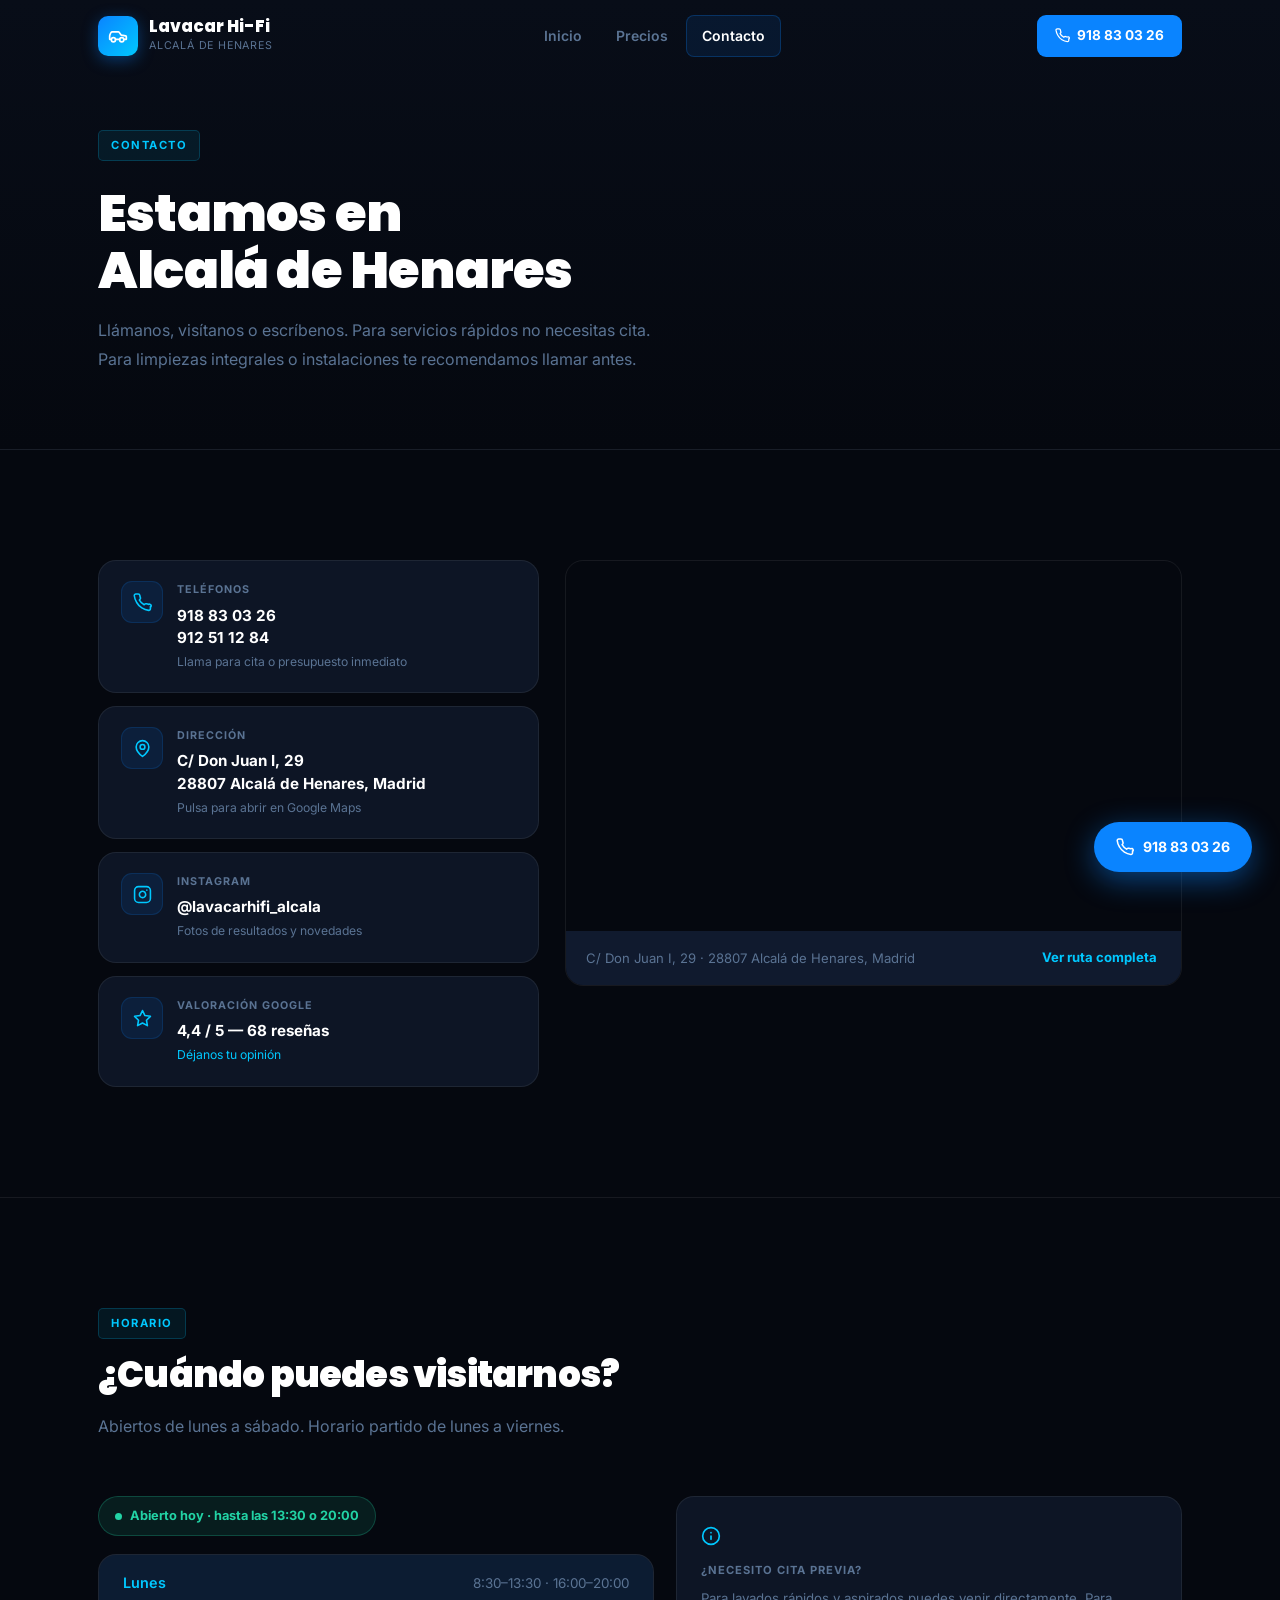
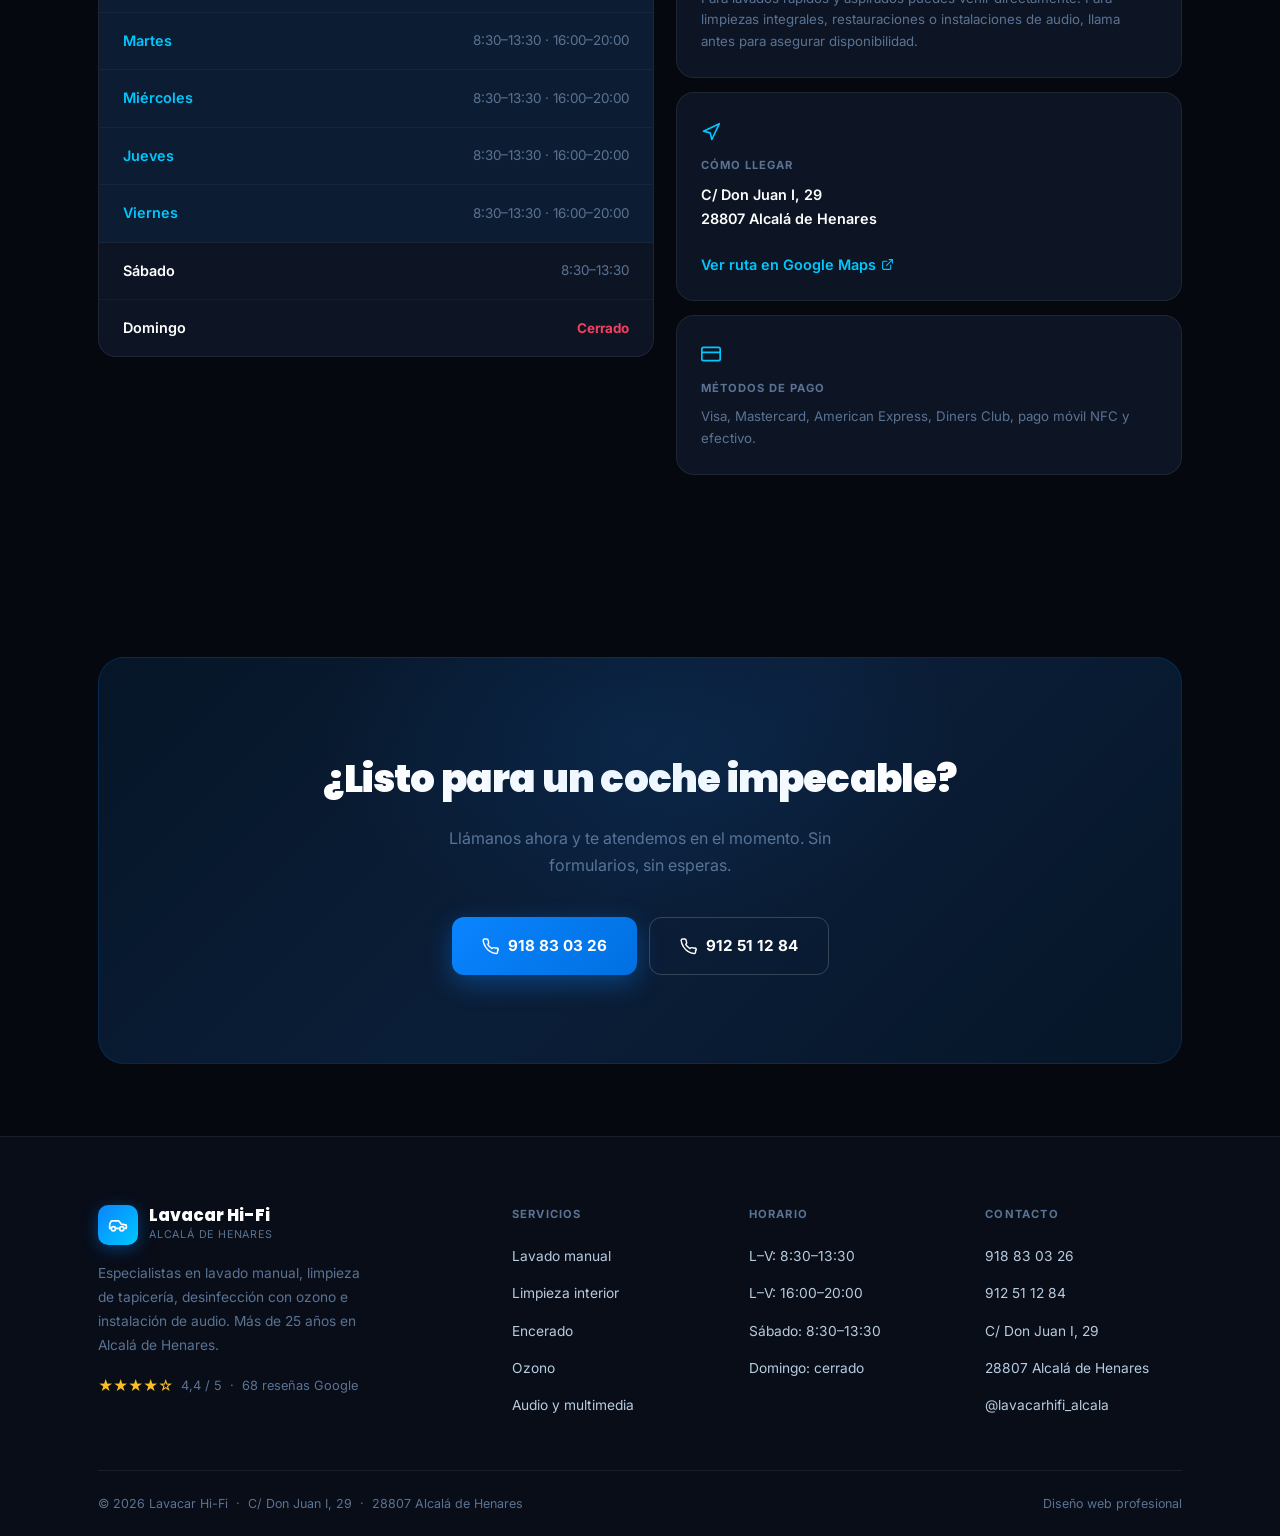
==== contacto.html @ 67d6c5c6 "Lavacar Hi-Fi — web profesional lista para presentar" ====
﻿<!DOCTYPE html>
<html lang="es">
<head>
  <meta charset="UTF-8"/>
  <meta name="viewport" content="width=device-width, initial-scale=1.0"/>
  <meta name="description" content="Contacto Lavacar Hi-Fi — C/ Don Juan I 29, Alcalá de Henares. Tel: 918 83 03 26 y 912 51 12 84. L-V 8:30-20:00, Sáb 8:30-13:30."/>
  <title>Contacto | Lavacar Hi-Fi — Alcalá de Henares</title>
  <link rel="stylesheet" href="style.css"/>
</head>
<body>
<!-- SVG sprite icons -->
<svg xmlns="http://www.w3.org/2000/svg" style="display:none" aria-hidden="true">

  <symbol id="i-car" viewBox="0 0 24 24" fill="none" stroke="currentColor" stroke-width="2" stroke-linecap="round" stroke-linejoin="round">
    <path d="M14 16H9m10 0h3v-3.15a1 1 0 0 0-.84-.99L16 11l-2.7-3.6A1 1 0 0 0 12.5 7H5.24a2 2 0 0 0-1.8 1.1l-.8 1.63A6 6 0 0 0 2 12.42V16h2"/>
    <circle cx="6.5" cy="16.5" r="2.5"/>
    <circle cx="16.5" cy="16.5" r="2.5"/>
  </symbol>

  <symbol id="i-phone" viewBox="0 0 24 24" fill="none" stroke="currentColor" stroke-width="2" stroke-linecap="round" stroke-linejoin="round">
    <path d="M22 16.92v3a2 2 0 0 1-2.18 2 19.79 19.79 0 0 1-8.63-3.07A19.5 19.5 0 0 1 4.69 12 19.8 19.8 0 0 1 1.63 3.48 2 2 0 0 1 3.6 1.32h3a2 2 0 0 1 2 1.72c.127.96.361 1.903.7 2.81a2 2 0 0 1-.45 2.11L8.09 8.91a16 16 0 0 0 6 6l.76-.76a2 2 0 0 1 2.11-.45c.907.339 1.85.573 2.81.7A2 2 0 0 1 22 17.92z"/>
  </symbol>

  <symbol id="i-hand" viewBox="0 0 24 24" fill="none" stroke="currentColor" stroke-width="2" stroke-linecap="round" stroke-linejoin="round">
    <path d="M18 11V6a2 2 0 0 0-2-2 2 2 0 0 0-2 2"/>
    <path d="M14 10V4a2 2 0 0 0-2-2 2 2 0 0 0-2 2v2"/>
    <path d="M10 10.5V6a2 2 0 0 0-2-2 2 2 0 0 0-2 2v8"/>
    <path d="M18 8a2 2 0 1 1 4 0v6a8 8 0 0 1-8 8h-2c-2.8 0-4.5-.86-5.99-2.34l-3.6-3.6a2 2 0 0 1 2.83-2.82L7 15"/>
  </symbol>

  <symbol id="i-leaf" viewBox="0 0 24 24" fill="none" stroke="currentColor" stroke-width="2" stroke-linecap="round" stroke-linejoin="round">
    <path d="M11 20A7 7 0 0 1 9.8 6.1C15.5 5 17 4.48 19 2c1 2 2 4.18 2 8 0 5.5-4.78 10-10 10z"/>
    <path d="M2 21c0-3 1.85-5.36 5.08-6C9.5 14.52 12 13 13 12"/>
  </symbol>

  <symbol id="i-shield-check" viewBox="0 0 24 24" fill="none" stroke="currentColor" stroke-width="2" stroke-linecap="round" stroke-linejoin="round">
    <path d="M12 22s8-4 8-10V5l-8-3-8 3v7c0 6 8 10 8 10z"/>
    <path d="m9 12 2 2 4-4"/>
  </symbol>

  <symbol id="i-volume-2" viewBox="0 0 24 24" fill="none" stroke="currentColor" stroke-width="2" stroke-linecap="round" stroke-linejoin="round">
    <polygon points="11 5 6 9 2 9 2 15 6 15 11 19 11 5"/>
    <path d="M15.54 8.46a5 5 0 0 1 0 7.07"/>
    <path d="M19.07 4.93a10 10 0 0 1 0 14.14"/>
  </symbol>

  <symbol id="i-credit-card" viewBox="0 0 24 24" fill="none" stroke="currentColor" stroke-width="2" stroke-linecap="round" stroke-linejoin="round">
    <rect x="1" y="4" width="22" height="16" rx="2" ry="2"/>
    <line x1="1" y1="10" x2="23" y2="10"/>
  </symbol>

  <symbol id="i-droplets" viewBox="0 0 24 24" fill="none" stroke="currentColor" stroke-width="2" stroke-linecap="round" stroke-linejoin="round">
    <path d="M7 16.3c2.2 0 4-1.83 4-4.05 0-1.16-.57-2.26-1.71-3.19S7.29 6.75 7 5.3c-.29 1.45-1.14 2.84-2.29 3.76S3 11.1 3 12.25c0 2.22 1.8 4.05 4 4.05z"/>
    <path d="M12.56 6.6A10.97 10.97 0 0 0 14 3.02c.5 2.5 2 4.9 4 6.5s3 3.5 3 5.5a6.98 6.98 0 0 1-11.91 4.97"/>
  </symbol>

  <symbol id="i-wind" viewBox="0 0 24 24" fill="none" stroke="currentColor" stroke-width="2" stroke-linecap="round" stroke-linejoin="round">
    <path d="M17.7 7.7a2.5 2.5 0 1 1 1.8 4.3H2"/>
    <path d="M9.6 4.6A2 2 0 1 1 11 8H2"/>
    <path d="M12.6 19.4A2 2 0 1 0 14 16H2"/>
  </symbol>

  <symbol id="i-sparkles" viewBox="0 0 24 24" fill="none" stroke="currentColor" stroke-width="2" stroke-linecap="round" stroke-linejoin="round">
    <path d="m12 3-1.912 5.813a2 2 0 0 1-1.275 1.275L3 12l5.813 1.912a2 2 0 0 1 1.275 1.275L12 21l1.912-5.813a2 2 0 0 1 1.275-1.275L21 12l-5.813-1.912a2 2 0 0 1-1.275-1.275L12 3Z"/>
    <path d="M5 3v4"/>
    <path d="M19 17v4"/>
    <path d="M3 5h4"/>
    <path d="M17 19h4"/>
  </symbol>

  <symbol id="i-air-vent" viewBox="0 0 24 24" fill="none" stroke="currentColor" stroke-width="2" stroke-linecap="round" stroke-linejoin="round">
    <path d="M6 12H4a2 2 0 0 1-2-2V5a2 2 0 0 1 2-2h16a2 2 0 0 1 2 2v5a2 2 0 0 1-2 2h-2"/>
    <path d="M6 8h12"/>
    <path d="M18.3 17.7a2.5 2.5 0 0 1-3.16 3.83 2.53 2.53 0 0 1-1.14-2V12"/>
    <path d="M6.6 15.6A2 2 0 1 0 10 17v-5"/>
  </symbol>

  <symbol id="i-waves" viewBox="0 0 24 24" fill="none" stroke="currentColor" stroke-width="2" stroke-linecap="round" stroke-linejoin="round">
    <path d="M2 6c.6.5 1.2 1 2.5 1C7 7 7 5 9.5 5c2.6 0 2.4 2 5 2 2.5 0 2.5-2 5-2 1.3 0 1.9.5 2.5 1"/>
    <path d="M2 12c.6.5 1.2 1 2.5 1 2.5 0 2.5-2 5-2 2.6 0 2.4 2 5 2 2.5 0 2.5-2 5-2 1.3 0 1.9.5 2.5 1"/>
    <path d="M2 18c.6.5 1.2 1 2.5 1 2.5 0 2.5-2 5-2 2.6 0 2.4 2 5 2 2.5 0 2.5-2 5-2 1.3 0 1.9.5 2.5 1"/>
  </symbol>

  <symbol id="i-zap" viewBox="0 0 24 24" fill="none" stroke="currentColor" stroke-width="2" stroke-linecap="round" stroke-linejoin="round">
    <polygon points="13 2 3 14 12 14 11 22 21 10 12 10 13 2"/>
  </symbol>

  <symbol id="i-instagram" viewBox="0 0 24 24" fill="none" stroke="currentColor" stroke-width="2" stroke-linecap="round" stroke-linejoin="round">
    <rect x="2" y="2" width="20" height="20" rx="5" ry="5"/>
    <path d="M16 11.37A4 4 0 1 1 12.63 8 4 4 0 0 1 16 11.37z"/>
    <line x1="17.5" y1="6.5" x2="17.51" y2="6.5"/>
  </symbol>

  <symbol id="i-arrow-right" viewBox="0 0 24 24" fill="none" stroke="currentColor" stroke-width="2" stroke-linecap="round" stroke-linejoin="round">
    <line x1="5" y1="12" x2="19" y2="12"/>
    <polyline points="12 5 19 12 12 19"/>
  </symbol>

  <symbol id="i-award" viewBox="0 0 24 24" fill="none" stroke="currentColor" stroke-width="2" stroke-linecap="round" stroke-linejoin="round">
    <circle cx="12" cy="8" r="6"/>
    <path d="M15.477 12.89 17 22l-5-3-5 3 1.523-9.11"/>
  </symbol>

  <symbol id="i-smartphone" viewBox="0 0 24 24" fill="none" stroke="currentColor" stroke-width="2" stroke-linecap="round" stroke-linejoin="round">
    <rect x="5" y="2" width="14" height="20" rx="2" ry="2"/>
    <line x1="12" y1="18" x2="12.01" y2="18"/>
  </symbol>

  <symbol id="i-map-pin" viewBox="0 0 24 24" fill="none" stroke="currentColor" stroke-width="2" stroke-linecap="round" stroke-linejoin="round">
    <path d="M20 10c0 6-8 12-8 12s-8-6-8-12a8 8 0 0 1 16 0Z"/>
    <circle cx="12" cy="10" r="3"/>
  </symbol>

  <symbol id="i-star" viewBox="0 0 24 24" fill="none" stroke="currentColor" stroke-width="2" stroke-linecap="round" stroke-linejoin="round">
    <polygon points="12 2 15.09 8.26 22 9.27 17 14.14 18.18 21.02 12 17.77 5.82 21.02 7 14.14 2 9.27 8.91 8.26 12 2"/>
  </symbol>

  <symbol id="i-external-link" viewBox="0 0 24 24" fill="none" stroke="currentColor" stroke-width="2" stroke-linecap="round" stroke-linejoin="round">
    <path d="M18 13v6a2 2 0 0 1-2 2H5a2 2 0 0 1-2-2V8a2 2 0 0 1 2-2h6"/>
    <polyline points="15 3 21 3 21 9"/>
    <line x1="10" y1="14" x2="21" y2="3"/>
  </symbol>

  <symbol id="i-info" viewBox="0 0 24 24" fill="none" stroke="currentColor" stroke-width="2" stroke-linecap="round" stroke-linejoin="round">
    <circle cx="12" cy="12" r="10"/>
    <line x1="12" y1="16" x2="12" y2="12"/>
    <line x1="12" y1="8" x2="12.01" y2="8"/>
  </symbol>

  <symbol id="i-navigation" viewBox="0 0 24 24" fill="none" stroke="currentColor" stroke-width="2" stroke-linecap="round" stroke-linejoin="round">
    <polygon points="3 11 22 2 13 21 11 13 3 11"/>
  </symbol>

</svg>


<a href="tel:918830326" class="float-btn" aria-label="Llamar ahora">
  <span class="icon"><svg class="icon" width="18" height="18"><use href="#i-phone"></use></svg></span>
  <span class="float-btn-text">918 83 03 26</span>
</a>

<header id="header">
  <div class="container">
    <div class="header-inner">
      <a href="index.html" class="logo">
        <div class="logo-mark"><svg class="icon" width="20" height="20"><use href="#i-car"></use></svg></div>
        <div>
          <div class="logo-name">Lavacar Hi-Fi</div>
          <div class="logo-sub">Alcalá de Henares</div>
        </div>
      </a>
      <nav class="nav-links">
        <a href="index.html">Inicio</a>
        <a href="precios.html">Precios</a>
        <a href="contacto.html" class="active">Contacto</a>
      </nav>
      <div class="nav-cta">
        <a href="tel:918830326" class="btn-nav-call">
          <svg class="icon" width="15" height="15"><use href="#i-phone"></use></svg>
          918 83 03 26
        </a>
        <button class="hamburger" aria-label="Abrir menú">
          <span></span><span></span><span></span>
        </button>
      </div>
    </div>
  </div>
</header>

<nav class="mobile-nav" aria-hidden="true">
  <a href="index.html">Inicio</a>
  <a href="precios.html">Precios</a>
  <a href="contacto.html">Contacto</a>
  <a href="tel:918830326" class="mobile-nav-call">918 83 03 26</a>
</nav>

<!-- PAGE HERO -->
<div class="page-hero-inner">
  <div class="container">
    <div class="reveal">
      <span class="sec-tag">Contacto</span>
      <h1 class="sec-title" style="font-size:clamp(2.2rem,4vw,3.2rem); margin-top:8px;">Estamos en<br/>Alcalá de Henares</h1>
      <p class="sec-sub" style="margin-top:14px;">Llámanos, visítanos o escríbenos. Para servicios rápidos no necesitas cita. Para limpiezas integrales o instalaciones te recomendamos llamar antes.</p>
    </div>
  </div>
</div>

<!-- CONTACTO PRINCIPAL -->
<section class="section">
  <div class="container">
    <div class="contact-layout">
      <div class="contact-cards">
        <div class="cc-card reveal d1">
          <div class="cc-icon-wrap"><svg class="icon" width="19" height="19"><use href="#i-phone"></use></svg></div>
          <div>
            <div class="cc-lbl">Teléfonos</div>
            <div class="cc-val">
              <a href="tel:918830326">918 83 03 26</a><br/>
              <a href="tel:912511284">912 51 12 84</a>
            </div>
            <div class="cc-note">Llama para cita o presupuesto inmediato</div>
          </div>
        </div>
        <div class="cc-card reveal d2">
          <div class="cc-icon-wrap"><svg class="icon" width="19" height="19"><use href="#i-map-pin"></use></svg></div>
          <div>
            <div class="cc-lbl">Dirección</div>
            <div class="cc-val">
              <a href="https://maps.google.com/?q=Calle+Don+Juan+I,+29,+28807+Alcalá+de+Henares" target="_blank" rel="noopener">
                C/ Don Juan I, 29<br/>28807 Alcalá de Henares, Madrid
              </a>
            </div>
            <div class="cc-note">Pulsa para abrir en Google Maps</div>
          </div>
        </div>
        <div class="cc-card reveal d3">
          <div class="cc-icon-wrap"><svg class="icon" width="19" height="19"><use href="#i-instagram"></use></svg></div>
          <div>
            <div class="cc-lbl">Instagram</div>
            <div class="cc-val">
              <a href="https://www.instagram.com/lavacarhifi_alcala/" target="_blank" rel="noopener">@lavacarhifi_alcala</a>
            </div>
            <div class="cc-note">Fotos de resultados y novedades</div>
          </div>
        </div>
        <div class="cc-card reveal d4">
          <div class="cc-icon-wrap"><svg class="icon" width="19" height="19"><use href="#i-star"></use></svg></div>
          <div>
            <div class="cc-lbl">Valoración Google</div>
            <div class="cc-val">4,4 / 5 — 68 reseñas</div>
            <div class="cc-note">
              <a href="https://maps.google.com/?q=Lavacar+Hi-Fi+Alcalá+de+Henares" target="_blank" rel="noopener" style="color:var(--cyan)">
                Déjanos tu opinión
                <i data-lucide="arrow-right" width="13" height="13" style="vertical-align:middle; margin-left:3px;"></i>
              </a>
            </div>
          </div>
        </div>
      </div>

      <div class="map-box reveal">
        <iframe
          src="https://www.google.com/maps/embed?pb=!1m18!1m12!1m3!1d3034.2!2d-3.3701!3d40.4845!2m3!1f0!2f0!3f0!3m2!1i1024!2i768!4f13.1!3m3!1m2!1s0x0%3A0x0!2zNDDCsDI5JzA0LjIiTiAzwrAyMicxMi40Ilc!5e0!3m2!1ses!2ses!4v1"
          title="Ubicación Lavacar Hi-Fi Alcalá de Henares"
          allowfullscreen="" loading="lazy"
          referrerpolicy="no-referrer-when-downgrade">
        </iframe>
        <div class="map-foot">
          <p>C/ Don Juan I, 29 · 28807 Alcalá de Henares, Madrid</p>
          <a href="https://maps.google.com/?q=Calle+Don+Juan+I,+29,+28807+Alcalá+de+Henares" target="_blank" rel="noopener">
            Ver ruta completa
            <i data-lucide="external-link" width="12" height="12" style="vertical-align:middle; margin-left:4px;"></i>
          </a>
        </div>
      </div>
    </div>
  </div>
</section>

<div class="divider"></div>

<!-- HORARIO -->
<section class="section">
  <div class="container">
    <div class="sec-head reveal">
      <span class="sec-tag">Horario</span>
      <h2 class="sec-title">¿Cuándo puedes visitarnos?</h2>
      <p class="sec-sub">Abiertos de lunes a sábado. Horario partido de lunes a viernes.</p>
    </div>
    <div class="hours-layout">
      <div>
        <div class="open-status reveal">
          <span class="pulse-dot"></span>
          Abierto hoy · hasta las 13:30 o 20:00
        </div>
        <div class="hours-table reveal">
          <div class="ht-row highlight"><span class="day">Lunes</span><span class="time">8:30–13:30 · 16:00–20:00</span></div>
          <div class="ht-row highlight"><span class="day">Martes</span><span class="time">8:30–13:30 · 16:00–20:00</span></div>
          <div class="ht-row highlight"><span class="day">Miércoles</span><span class="time">8:30–13:30 · 16:00–20:00</span></div>
          <div class="ht-row highlight"><span class="day">Jueves</span><span class="time">8:30–13:30 · 16:00–20:00</span></div>
          <div class="ht-row highlight"><span class="day">Viernes</span><span class="time">8:30–13:30 · 16:00–20:00</span></div>
          <div class="ht-row"><span class="day">Sábado</span><span class="time">8:30–13:30</span></div>
          <div class="ht-row"><span class="day">Domingo</span><span class="time closed">Cerrado</span></div>
        </div>
      </div>

      <div class="hours-info">
        <div class="hi-card reveal d1">
          <div class="hi-card-icon"><svg class="icon" width="20" height="20"><use href="#i-info"></use></svg></div>
          <h4>¿Necesito cita previa?</h4>
          <div class="val-note">Para lavados rápidos y aspirados puedes venir directamente. Para limpiezas integrales, restauraciones o instalaciones de audio, llama antes para asegurar disponibilidad.</div>
        </div>
        <div class="hi-card reveal d2">
          <div class="hi-card-icon"><svg class="icon" width="20" height="20"><use href="#i-navigation"></use></svg></div>
          <h4>Cómo llegar</h4>
          <div class="val">
            C/ Don Juan I, 29<br/>
            28807 Alcalá de Henares<br/><br/>
            <a href="https://maps.google.com/?q=Calle+Don+Juan+I,+29,+28807+Alcalá+de+Henares" target="_blank" rel="noopener" style="color:var(--cyan); display:inline-flex; align-items:center; gap:5px;">
              Ver ruta en Google Maps
              <svg class="icon" width="13" height="13"><use href="#i-external-link"></use></svg>
            </a>
          </div>
        </div>
        <div class="hi-card reveal d3">
          <div class="hi-card-icon"><svg class="icon" width="20" height="20"><use href="#i-credit-card"></use></svg></div>
          <h4>Métodos de pago</h4>
          <div class="val-note">Visa, Mastercard, American Express, Diners Club, pago móvil NFC y efectivo.</div>
        </div>
      </div>
    </div>
  </div>
</section>

<!-- CTA -->
<section class="section-sm">
  <div class="container">
    <div class="cta-sec reveal">
      <h2>¿Listo para un coche impecable?</h2>
      <p>Llámanos ahora y te atendemos en el momento. Sin formularios, sin esperas.</p>
      <div class="cta-btns">
        <a href="tel:918830326" class="btn btn-primary">
          <svg class="icon" width="17" height="17"><use href="#i-phone"></use></svg>
          918 83 03 26
        </a>
        <a href="tel:912511284" class="btn btn-outline">
          <svg class="icon" width="17" height="17"><use href="#i-phone"></use></svg>
          912 51 12 84
        </a>
      </div>
    </div>
  </div>
</section>

<footer class="site-footer">
  <div class="container">
    <div class="footer-grid">
      <div class="footer-brand">
        <a href="index.html" class="logo">
          <div class="logo-mark"><svg class="icon" width="20" height="20"><use href="#i-car"></use></svg></div>
          <div><div class="logo-name">Lavacar Hi-Fi</div><div class="logo-sub">Alcalá de Henares</div></div>
        </a>
        <p>Especialistas en lavado manual, limpieza de tapicería, desinfección con ozono e instalación de audio. Más de 25 años en Alcalá de Henares.</p>
        <div class="footer-rating"><span class="footer-stars">★★★★☆</span><span>4,4 / 5 &nbsp;·&nbsp; 68 reseñas Google</span></div>
      </div>
      <div class="footer-col">
        <h4>Servicios</h4>
        <ul>
          <li><a href="precios.html">Lavado manual</a></li>
          <li><a href="precios.html">Limpieza interior</a></li>
          <li><a href="precios.html">Encerado</a></li>
          <li><a href="precios.html">Ozono</a></li>
          <li><a href="precios.html">Audio y multimedia</a></li>
        </ul>
      </div>
      <div class="footer-col">
        <h4>Horario</h4>
        <ul>
          <li><a href="contacto.html">L–V: 8:30–13:30</a></li>
          <li><a href="contacto.html">L–V: 16:00–20:00</a></li>
          <li><a href="contacto.html">Sábado: 8:30–13:30</a></li>
          <li><a href="contacto.html">Domingo: cerrado</a></li>
        </ul>
      </div>
      <div class="footer-col">
        <h4>Contacto</h4>
        <ul>
          <li><a href="tel:918830326">918 83 03 26</a></li>
          <li><a href="tel:912511284">912 51 12 84</a></li>
          <li><a href="contacto.html">C/ Don Juan I, 29</a></li>
          <li><a href="contacto.html">28807 Alcalá de Henares</a></li>
          <li><a href="https://instagram.com/lavacarhifi_alcala" target="_blank" rel="noopener">@lavacarhifi_alcala</a></li>
        </ul>
      </div>
    </div>
    <div class="footer-bottom">
      <p>© 2026 Lavacar Hi-Fi &nbsp;·&nbsp; C/ Don Juan I, 29 &nbsp;·&nbsp; 28807 Alcalá de Henares</p>
      <p>Diseño web profesional</p>
    </div>
  </div>
</footer>


<script src="script.js"></script>
</body>
</html>
---- style.css ----
/* ═══════════════════════════════════════════════
   LAVACAR HI-FI — CSS v4.0
   ═══════════════════════════════════════════════ */

@import url('https://fonts.googleapis.com/css2?family=Inter:wght@400;500;600;700;800&family=Poppins:wght@700;800;900&display=swap');

/* ── Variables ── */
:root {
  --bg:      #05080f;
  --bg2:     #080d18;
  --bg3:     #0b1220;
  --card:    #0d1525;
  --card2:   #101a2e;
  --border:  rgba(255,255,255,0.07);
  --border2: rgba(10,132,255,0.22);
  --blue:    #0a84ff;
  --blue2:   #005ecb;
  --cyan:    #00c8ff;
  --gold:    #fbbf24;
  --green:   #22d3a5;
  --red:     #f43f5e;
  --white:   #ffffff;
  --text:    #b8cce0;
  --muted:   #5a7393;
  --r:       12px;
  --r2:      18px;
  --r3:      26px;
}

/* ── Reset ── */
*, *::before, *::after { margin:0; padding:0; box-sizing:border-box; }
html { scroll-behavior:smooth; font-size:16px; }
body {
  font-family:'Inter', system-ui, sans-serif;
  background:var(--bg);
  color:var(--text);
  line-height:1.7;
  -webkit-font-smoothing:antialiased;
  overflow-x:hidden;
}
img { display:block; max-width:100%; }
a   { text-decoration:none; color:inherit; }
ul  { list-style:none; }

/* ── Iconos SVG ── */
.icon {
  display:inline-flex;
  align-items:center;
  justify-content:center;
  flex-shrink:0;
}
svg.icon {
  display:inline-block;
  vertical-align:middle;
  flex-shrink:0;
}

/* ── Utilidades ── */
.container { max-width:1140px; margin:0 auto; padding:0 28px; }
.section    { padding:110px 0; }
.section-sm { padding:72px 0; }

/* ════════════════════════════════════════
   HEADER
════════════════════════════════════════ */
#header {
  position:fixed;
  top:0; left:0; right:0;
  z-index:900;
  transition:background 0.4s, box-shadow 0.4s;
}
#header.scrolled {
  background:rgba(5,8,15,0.96);
  backdrop-filter:blur(20px);
  -webkit-backdrop-filter:blur(20px);
  box-shadow:0 1px 0 var(--border);
}
.header-inner {
  display:flex;
  align-items:center;
  justify-content:space-between;
  height:72px;
  gap:16px;
}

/* Logo */
.logo {
  display:flex;
  align-items:center;
  gap:11px;
  flex-shrink:0;
}
.logo-mark {
  width:40px; height:40px;
  background:linear-gradient(135deg, var(--blue), var(--cyan));
  border-radius:10px;
  display:flex; align-items:center; justify-content:center;
  color:#fff;
  box-shadow:0 4px 16px rgba(10,132,255,0.38);
  flex-shrink:0;
}
.logo-name {
  font-family:'Poppins', sans-serif;
  font-weight:800;
  font-size:1.05rem;
  color:var(--white);
  line-height:1.15;
}
.logo-sub {
  font-size:0.67rem;
  color:var(--muted);
  text-transform:uppercase;
  letter-spacing:0.8px;
}

/* Nav */
.nav-links {
  display:flex;
  gap:2px;
  align-items:center;
}
.nav-links a {
  font-size:0.875rem;
  font-weight:600;
  color:var(--muted);
  padding:8px 15px;
  border-radius:8px;
  border:1px solid transparent;
  transition:all 0.2s;
}
.nav-links a:hover,
.nav-links a.active {
  color:var(--white);
  background:rgba(10,132,255,0.1);
  border-color:rgba(10,132,255,0.25);
}

.nav-cta {
  display:flex;
  align-items:center;
  gap:10px;
}

.btn-nav-call {
  display:inline-flex;
  align-items:center;
  gap:7px;
  background:var(--blue);
  color:var(--white);
  font-weight:700;
  font-size:0.85rem;
  padding:9px 18px;
  border-radius:9px;
  transition:background 0.2s, transform 0.15s;
  white-space:nowrap;
}
.btn-nav-call:hover { background:var(--blue2); transform:translateY(-1px); }

/* Hamburger */
.hamburger {
  display:none;
  flex-direction:column;
  gap:5px;
  cursor:pointer;
  padding:6px;
  background:none;
  border:none;
}
.hamburger span {
  display:block;
  width:24px; height:2px;
  background:var(--white);
  border-radius:2px;
  transition:all 0.3s;
}
.hamburger.open span:nth-child(1) { transform:translateY(7px) rotate(45deg); }
.hamburger.open span:nth-child(2) { opacity:0; transform:scaleX(0); }
.hamburger.open span:nth-child(3) { transform:translateY(-7px) rotate(-45deg); }

/* Mobile nav overlay */
.mobile-nav {
  position:fixed;
  top:72px; left:0; right:0; bottom:0;
  background:rgba(5,8,15,0.98);
  backdrop-filter:blur(20px);
  -webkit-backdrop-filter:blur(20px);
  z-index:800;
  display:flex;
  flex-direction:column;
  align-items:center;
  justify-content:center;
  gap:8px;
  opacity:0;
  pointer-events:none;
  transform:translateY(-8px);
  transition:opacity 0.28s, transform 0.28s;
}
.mobile-nav.open {
  opacity:1;
  pointer-events:all;
  transform:translateY(0);
}
.mobile-nav a {
  font-family:'Poppins', sans-serif;
  font-size:1.8rem;
  font-weight:800;
  color:var(--white);
  padding:12px 28px;
  border-radius:12px;
  transition:color 0.2s, background 0.2s;
  width:100%;
  text-align:center;
}
.mobile-nav a:hover { color:var(--cyan); background:rgba(10,132,255,0.07); }
.mobile-nav .mobile-nav-call {
  font-size:1.1rem;
  color:var(--cyan);
  border:1.5px solid rgba(10,132,255,0.3);
  margin-top:20px;
  width:auto;
  padding:14px 36px;
}

/* ════════════════════════════════════════
   BOTÓN FLOTANTE
════════════════════════════════════════ */
.float-btn {
  position:fixed;
  bottom:28px; right:28px;
  z-index:700;
  display:flex;
  align-items:center;
  gap:9px;
  background:var(--blue);
  color:var(--white);
  font-weight:700;
  font-size:0.88rem;
  padding:13px 22px;
  border-radius:50px;
  box-shadow:0 8px 30px rgba(10,132,255,0.48);
  transition:all 0.25s;
  animation:slideUp 0.5s 0.8s both;
}
.float-btn:hover { transform:translateY(-3px); box-shadow:0 14px 38px rgba(10,132,255,0.58); }
@keyframes slideUp {
  from { opacity:0; transform:translateY(16px); }
  to   { opacity:1; transform:translateY(0); }
}

/* ════════════════════════════════════════
   BOTONES GENÉRICOS
════════════════════════════════════════ */
.btn {
  display:inline-flex;
  align-items:center;
  gap:9px;
  font-family:'Inter', sans-serif;
  font-weight:700;
  font-size:0.95rem;
  padding:15px 30px;
  border-radius:12px;
  transition:all 0.22s;
  cursor:pointer;
  border:none;
  white-space:nowrap;
}
.btn-primary {
  background:linear-gradient(135deg, var(--blue), #0070e0);
  color:var(--white);
  box-shadow:0 8px 26px rgba(10,132,255,0.36);
}
.btn-primary:hover { transform:translateY(-3px); box-shadow:0 14px 34px rgba(10,132,255,0.48); }

.btn-outline {
  background:transparent;
  color:var(--white);
  border:1.5px solid rgba(255,255,255,0.18);
}
.btn-outline:hover { background:rgba(255,255,255,0.06); border-color:rgba(255,255,255,0.36); transform:translateY(-2px); }

.btn-sm { padding:10px 22px; font-size:0.875rem; border-radius:10px; }

/* ════════════════════════════════════════
   HERO
════════════════════════════════════════ */
.hero {
  position:relative;
  min-height:100vh;
  display:flex;
  align-items:center;
  overflow:hidden;
}
.hero-bg {
  position:absolute;
  inset:0;
  background-image:url('https://images.unsplash.com/photo-1607860108855-64acf2078ed9?w=1920&q=90');
  background-size:cover;
  background-position:center;
  filter:brightness(0.2) saturate(1.1);
  transform:scale(1.06);
  transition:transform 9s ease;
}
.hero-bg.loaded { transform:scale(1); }
.hero-overlay {
  position:absolute; inset:0;
  background:
    radial-gradient(ellipse 70% 60% at 15% 55%, rgba(10,132,255,0.07), transparent),
    linear-gradient(155deg, rgba(5,8,15,0.92) 0%, rgba(5,8,15,0.48) 60%, rgba(5,8,15,0.88) 100%);
}
.hero-grid-lines {
  position:absolute; inset:0;
  background-image:
    linear-gradient(rgba(10,132,255,0.035) 1px, transparent 1px),
    linear-gradient(90deg, rgba(10,132,255,0.035) 1px, transparent 1px);
  background-size:64px 64px;
  mask-image:radial-gradient(ellipse 80% 70% at 50% 50%, black 20%, transparent 80%);
}
.hero-content {
  position:relative;
  z-index:2;
  padding:130px 0 90px;
  max-width:720px;
}
.hero-eyebrow {
  display:inline-flex;
  align-items:center;
  gap:9px;
  background:rgba(10,132,255,0.1);
  border:1px solid rgba(10,132,255,0.26);
  border-radius:30px;
  padding:7px 18px;
  font-size:0.78rem;
  font-weight:600;
  color:var(--cyan);
  letter-spacing:0.4px;
  margin-bottom:32px;
}
.pulse-dot {
  width:7px; height:7px;
  background:var(--green);
  border-radius:50%;
  animation:pulse 2s infinite;
  flex-shrink:0;
}
@keyframes pulse {
  0%,100%{ opacity:1; transform:scale(1); }
  50%    { opacity:0.5; transform:scale(1.5); }
}
.hero h1 {
  font-family:'Poppins', sans-serif;
  font-size:clamp(2.8rem, 5.5vw, 4.6rem);
  font-weight:900;
  color:var(--white);
  line-height:1.05;
  letter-spacing:-2px;
  margin-bottom:26px;
}
.hero h1 .gradient-text {
  background:linear-gradient(90deg, var(--blue) 0%, var(--cyan) 100%);
  -webkit-background-clip:text;
  -webkit-text-fill-color:transparent;
  background-clip:text;
}
.hero-desc {
  font-size:1.1rem;
  color:var(--text);
  max-width:560px;
  margin-bottom:44px;
  line-height:1.8;
}
.hero-buttons {
  display:flex;
  gap:14px;
  flex-wrap:wrap;
  margin-bottom:60px;
}
.hero-stats {
  display:flex;
  gap:40px;
  flex-wrap:wrap;
  padding-top:32px;
  border-top:1px solid rgba(255,255,255,0.1);
}
.hero-stat .num {
  font-family:'Poppins', sans-serif;
  font-size:2.2rem;
  font-weight:900;
  color:var(--white);
  line-height:1;
}
.hero-stat .num span { color:var(--cyan); }
.hero-stat .lbl {
  font-size:0.76rem;
  color:var(--muted);
  text-transform:uppercase;
  letter-spacing:0.8px;
  margin-top:5px;
}

/* ════════════════════════════════════════
   TRUST BAR
════════════════════════════════════════ */
.trust-bar {
  background:var(--bg2);
  border-top:1px solid var(--border);
  border-bottom:1px solid var(--border);
  padding:20px 0;
  overflow-x:auto;
  -webkit-overflow-scrolling:touch;
}
.trust-items {
  display:flex;
  align-items:center;
  gap:32px;
  justify-content:center;
  min-width:max-content;
  padding:0 24px;
}
.trust-item {
  display:flex;
  align-items:center;
  gap:9px;
  font-size:0.84rem;
  font-weight:600;
  color:var(--text);
  white-space:nowrap;
}
.trust-item .icon { color:var(--cyan); }
.trust-sep {
  width:1px; height:22px;
  background:var(--border);
  flex-shrink:0;
}

/* ════════════════════════════════════════
   SECTION HEADERS
════════════════════════════════════════ */
.sec-tag {
  display:inline-block;
  font-size:0.7rem;
  font-weight:700;
  letter-spacing:1.5px;
  text-transform:uppercase;
  color:var(--cyan);
  background:rgba(0,200,255,0.08);
  border:1px solid rgba(0,200,255,0.2);
  border-radius:5px;
  padding:5px 12px;
  margin-bottom:16px;
}
.sec-title {
  font-family:'Poppins', sans-serif;
  font-size:clamp(1.85rem, 2.8vw, 2.6rem);
  font-weight:900;
  color:var(--white);
  line-height:1.12;
  letter-spacing:-0.8px;
  margin-bottom:16px;
}
.sec-sub {
  font-size:1rem;
  color:var(--muted);
  max-width:560px;
  line-height:1.8;
}
.sec-head            { margin-bottom:56px; }
.sec-head.center     { text-align:center; }
.sec-head.center .sec-sub { margin:0 auto; }

/* ════════════════════════════════════════
   SERVICIOS
════════════════════════════════════════ */
.services-grid {
  display:grid;
  grid-template-columns:repeat(4, 1fr);
  gap:18px;
}
.service-card {
  background:var(--card);
  border:1px solid var(--border);
  border-radius:var(--r2);
  padding:30px 24px;
  position:relative;
  overflow:hidden;
  transition:transform 0.28s, border-color 0.28s, box-shadow 0.28s;
}
.service-card::before {
  content:'';
  position:absolute;
  top:0; left:0; right:0;
  height:2px;
  background:linear-gradient(90deg, var(--blue), var(--cyan));
  transform:scaleX(0);
  transform-origin:left;
  transition:transform 0.3s;
}
.service-card:hover {
  transform:translateY(-6px);
  border-color:var(--border2);
  box-shadow:0 20px 50px rgba(0,0,0,0.38);
}
.service-card:hover::before { transform:scaleX(1); }
.sc-icon {
  width:50px; height:50px;
  background:rgba(10,132,255,0.1);
  border:1px solid rgba(10,132,255,0.16);
  border-radius:13px;
  display:flex; align-items:center; justify-content:center;
  color:var(--cyan);
  margin-bottom:20px;
}
.service-card h3 {
  font-family:'Poppins', sans-serif;
  font-size:0.97rem;
  font-weight:700;
  color:var(--white);
  margin-bottom:8px;
  line-height:1.3;
}
.service-card p { font-size:0.85rem; color:var(--muted); line-height:1.65; }

/* ════════════════════════════════════════
   GALERÍA
════════════════════════════════════════ */
.gallery-grid {
  display:grid;
  grid-template-columns:repeat(12, 1fr);
  grid-template-rows:260px 220px 220px;
  gap:12px;
}
.g-item { border-radius:var(--r2); overflow:hidden; position:relative; background:var(--card); }
.g-item:nth-child(1) { grid-column:1/8;  grid-row:1/2; }
.g-item:nth-child(2) { grid-column:8/13; grid-row:1/2; }
.g-item:nth-child(3) { grid-column:1/5;  grid-row:2/3; }
.g-item:nth-child(4) { grid-column:5/9;  grid-row:2/3; }
.g-item:nth-child(5) { grid-column:9/13; grid-row:2/3; }
.g-item:nth-child(6) { grid-column:1/5;  grid-row:3/4; }
.g-item:nth-child(7) { grid-column:5/9;  grid-row:3/4; }
.g-item:nth-child(8) { grid-column:9/13; grid-row:3/4; }
.g-item img {
  width:100%; height:100%;
  object-fit:cover;
  transition:transform 0.5s, filter 0.3s;
  filter:brightness(0.78) saturate(1.05);
}
.g-item:hover img { transform:scale(1.06); filter:brightness(0.95) saturate(1.15); }
.g-label {
  position:absolute; bottom:0; left:0; right:0;
  background:linear-gradient(transparent, rgba(5,8,15,0.85));
  color:rgba(255,255,255,0.9);
  font-size:0.82rem;
  font-weight:600;
  padding:28px 16px 14px;
  opacity:0;
  transform:translateY(5px);
  transition:all 0.28s;
}
.g-item:hover .g-label { opacity:1; transform:translateY(0); }

/* ════════════════════════════════════════
   RESEÑAS
════════════════════════════════════════ */
.rating-banner {
  display:flex;
  align-items:center;
  gap:28px;
  background:var(--card);
  border:1px solid var(--border);
  border-radius:var(--r2);
  padding:30px 32px;
  margin-bottom:36px;
  flex-wrap:wrap;
}
.rb-score {
  font-family:'Poppins', sans-serif;
  font-size:4.5rem;
  font-weight:900;
  color:var(--white);
  line-height:1;
  flex-shrink:0;
}
.rb-stars-wrap .rb-stars { color:var(--gold); font-size:1.3rem; letter-spacing:3px; }
.rb-stars-wrap .rb-label { font-size:0.82rem; color:var(--muted); margin-top:5px; }
.rb-sep { width:1px; height:54px; background:var(--border); flex-shrink:0; }
.rb-bars { flex:1; min-width:150px; }
.rbar {
  display:flex; align-items:center; gap:9px; margin-bottom:6px;
}
.rbar span { font-size:0.74rem; color:var(--muted); width:10px; text-align:right; flex-shrink:0; }
.rbar-track {
  flex:1; height:5px;
  background:var(--bg3);
  border-radius:4px; overflow:hidden;
}
.rbar-fill {
  height:100%; background:var(--gold); border-radius:4px;
  transform-origin:left;
  animation:barGrow 1.2s 0.3s both;
}
@keyframes barGrow { from{transform:scaleX(0)} to{transform:scaleX(1)} }
.rb-action { margin-left:auto; }

.reviews-grid {
  display:grid;
  grid-template-columns:repeat(2, 1fr);
  gap:16px;
}
.review-card {
  background:var(--card);
  border:1px solid var(--border);
  border-radius:var(--r2);
  padding:26px;
  transition:border-color 0.22s, transform 0.22s;
}
.review-card:hover { border-color:rgba(251,191,36,0.22); transform:translateY(-4px); }
.rc-top {
  display:flex; align-items:center;
  justify-content:space-between; margin-bottom:14px;
}
.rc-stars { color:var(--gold); font-size:0.92rem; letter-spacing:2px; }
.rc-source {
  font-size:0.66rem; font-weight:700;
  color:var(--muted);
  border:1px solid var(--border);
  border-radius:4px; padding:3px 8px;
  text-transform:uppercase; letter-spacing:0.5px;
}
.rc-text {
  font-size:0.88rem; color:var(--text);
  line-height:1.72; margin-bottom:20px;
  padding-left:12px;
  border-left:2px solid var(--blue);
}
.rc-author { display:flex; align-items:center; gap:10px; }
.rc-avatar {
  width:36px; height:36px; border-radius:50%;
  background:linear-gradient(135deg, var(--blue), var(--cyan));
  display:flex; align-items:center; justify-content:center;
  font-weight:800; font-size:0.87rem; color:white; flex-shrink:0;
}
.rc-name  { font-weight:700; font-size:0.86rem; color:var(--white); }
.rc-date  { font-size:0.73rem; color:var(--muted); }

/* ════════════════════════════════════════
   PRECIOS
════════════════════════════════════════ */
.page-hero-inner {
  padding:130px 0 76px;
  background:linear-gradient(180deg, var(--bg2) 0%, var(--bg) 100%);
  border-bottom:1px solid var(--border);
}
.price-cat {
  background:var(--card);
  border:1px solid var(--border);
  border-radius:var(--r2);
  overflow:hidden;
  margin-bottom:22px;
  transition:border-color 0.2s;
}
.price-cat:hover { border-color:var(--border2); }
.pc-head {
  display:flex; align-items:center; gap:16px;
  padding:24px 28px;
  background:rgba(10,132,255,0.04);
  border-bottom:1px solid var(--border);
}
.pc-head-icon {
  width:46px; height:46px;
  background:rgba(10,132,255,0.1);
  border:1px solid rgba(10,132,255,0.16);
  border-radius:12px;
  display:flex; align-items:center; justify-content:center;
  color:var(--cyan); flex-shrink:0;
}
.pc-head h3 {
  font-family:'Poppins', sans-serif;
  font-size:1rem; font-weight:700;
  color:var(--white); line-height:1.2;
}
.pc-head p { font-size:0.8rem; color:var(--muted); margin-top:2px; }
.pc-rows { padding:4px 0; }
.pc-row {
  display:flex; align-items:center;
  justify-content:space-between;
  padding:17px 28px;
  border-bottom:1px solid rgba(255,255,255,0.035);
  gap:20px;
  transition:background 0.15s;
}
.pc-row:last-child { border-bottom:none; }
.pc-row:hover { background:rgba(255,255,255,0.02); }
.pci h4 { font-size:0.92rem; font-weight:600; color:var(--white); margin-bottom:3px; }
.pci p  { font-size:0.78rem; color:var(--muted); }
.pcp    { text-align:right; flex-shrink:0; }
.pcp .val {
  font-family:'Poppins', sans-serif;
  font-size:1.05rem; font-weight:800;
  color:var(--cyan); white-space:nowrap;
}
.pcp .note { font-size:0.7rem; color:var(--muted); margin-top:2px; }

.badge {
  display:inline-block;
  font-size:0.62rem; font-weight:800;
  letter-spacing:0.8px; text-transform:uppercase;
  border-radius:4px; padding:2px 8px;
  margin-left:8px; vertical-align:middle;
}
.badge-gold  { background:rgba(251,191,36,0.12); color:var(--gold); }
.badge-blue  { background:rgba(10,132,255,0.12); color:var(--cyan); }
.badge-green { background:rgba(34,211,165,0.12); color:var(--green); }

.price-note {
  background:var(--card);
  border-left:3px solid var(--blue);
  border-radius:0 var(--r) var(--r) 0;
  padding:18px 22px;
  font-size:0.88rem; color:var(--text);
  margin-top:28px; line-height:1.7;
}
.price-note a { color:var(--cyan); }

.pay-chips {
  display:flex; flex-wrap:wrap; gap:10px; margin-top:32px;
}
.pay-chip {
  display:flex; align-items:center; gap:8px;
  background:var(--card);
  border:1px solid var(--border);
  border-radius:9px; padding:10px 16px;
  font-size:0.84rem; font-weight:500; color:var(--text);
  transition:border-color 0.2s;
}
.pay-chip .icon { color:var(--cyan); }
.pay-chip:hover { border-color:var(--border2); }

/* ════════════════════════════════════════
   HORARIO
════════════════════════════════════════ */
.hours-layout {
  display:grid;
  grid-template-columns:1.1fr 1fr;
  gap:22px;
  align-items:start;
}
.hours-table {
  background:var(--card);
  border:1px solid var(--border);
  border-radius:var(--r2);
  overflow:hidden;
}
.ht-row {
  display:flex; justify-content:space-between; align-items:center;
  padding:16px 24px;
  border-bottom:1px solid rgba(255,255,255,0.04);
  gap:12px; transition:background 0.15s;
}
.ht-row:last-child { border-bottom:none; }
.ht-row:hover { background:rgba(255,255,255,0.02); }
.ht-row .day   { font-weight:600; font-size:0.9rem; color:var(--white); }
.ht-row .time  { font-size:0.84rem; color:var(--muted); text-align:right; }
.ht-row.highlight { background:rgba(10,132,255,0.06); }
.ht-row.highlight .day { color:var(--cyan); }
.closed { color:var(--red) !important; font-weight:700; }

.hours-info { display:flex; flex-direction:column; gap:14px; }
.hi-card {
  background:var(--card);
  border:1px solid var(--border);
  border-radius:var(--r2);
  padding:24px;
  transition:border-color 0.2s, transform 0.2s;
}
.hi-card:hover { border-color:var(--border2); transform:translateX(4px); }
.hi-card-icon {
  color:var(--cyan); margin-bottom:12px;
}
.hi-card h4 {
  font-size:0.7rem; font-weight:700;
  text-transform:uppercase; letter-spacing:1px;
  color:var(--muted); margin-bottom:8px;
}
.hi-card .val { font-size:0.9rem; font-weight:600; color:var(--white); line-height:1.6; }
.hi-card .val a { color:var(--white); }
.hi-card .val a:hover { color:var(--cyan); }
.hi-card .val-note { font-size:0.83rem; color:var(--muted); font-weight:400; line-height:1.65; margin-top:4px; }

.open-status {
  display:inline-flex; align-items:center; gap:8px;
  background:rgba(34,211,165,0.1);
  border:1px solid rgba(34,211,165,0.24);
  border-radius:30px; padding:8px 16px;
  font-size:0.8rem; font-weight:700;
  color:var(--green); margin-bottom:18px;
}

/* ════════════════════════════════════════
   CONTACTO
════════════════════════════════════════ */
.contact-layout {
  display:grid;
  grid-template-columns:1fr 1.4fr;
  gap:26px;
  align-items:start;
}
.contact-cards { display:flex; flex-direction:column; gap:13px; }
.cc-card {
  background:var(--card);
  border:1px solid var(--border);
  border-radius:var(--r2);
  padding:20px 22px;
  display:flex; align-items:flex-start; gap:14px;
  transition:border-color 0.2s, transform 0.2s;
}
.cc-card:hover { border-color:var(--border2); transform:translateX(5px); }
.cc-icon-wrap {
  width:42px; height:42px;
  background:rgba(10,132,255,0.1);
  border:1px solid rgba(10,132,255,0.16);
  border-radius:11px;
  display:flex; align-items:center; justify-content:center;
  color:var(--cyan); flex-shrink:0;
}
.cc-lbl {
  font-size:0.67rem; font-weight:700;
  text-transform:uppercase; letter-spacing:1px;
  color:var(--muted); margin-bottom:5px;
}
.cc-val { font-size:0.95rem; font-weight:700; color:var(--white); line-height:1.45; }
.cc-val a { color:var(--white); }
.cc-val a:hover { color:var(--cyan); }
.cc-note { font-size:0.76rem; color:var(--muted); margin-top:3px; }

.map-box {
  border-radius:var(--r2);
  overflow:hidden;
  border:1px solid var(--border);
}
.map-box iframe {
  width:100%; height:370px;
  border:none; display:block;
  filter:grayscale(20%) brightness(0.82) contrast(1.05) hue-rotate(183deg) invert(90%);
}
.map-foot {
  background:var(--card2);
  padding:15px 20px;
  display:flex; justify-content:space-between;
  align-items:center; gap:12px; flex-wrap:wrap;
}
.map-foot p { font-size:0.82rem; color:var(--muted); }
.map-foot a { font-size:0.82rem; font-weight:700; color:var(--cyan); }

/* ════════════════════════════════════════
   CTA SECTION
════════════════════════════════════════ */
.cta-sec {
  position:relative;
  background:linear-gradient(135deg, #061628 0%, #0b1e38 50%, #061628 100%);
  border:1px solid rgba(10,132,255,0.16);
  border-radius:var(--r3);
  padding:88px 48px;
  text-align:center; overflow:hidden;
}
.cta-sec::before {
  content:'';
  position:absolute; top:-130px; left:50%;
  transform:translateX(-50%);
  width:700px; height:420px;
  background:radial-gradient(ellipse, rgba(10,132,255,0.09), transparent 65%);
  pointer-events:none;
}
.cta-sec h2 {
  font-family:'Poppins', sans-serif;
  font-size:clamp(1.8rem, 3vw, 2.7rem);
  font-weight:900; color:var(--white);
  letter-spacing:-0.8px; margin-bottom:14px;
}
.cta-sec p { font-size:1rem; color:var(--muted); max-width:460px; margin:0 auto 38px; }
.cta-btns { display:flex; justify-content:center; gap:12px; flex-wrap:wrap; }

/* ════════════════════════════════════════
   FOOTER
════════════════════════════════════════ */
.site-footer {
  background:var(--bg2);
  border-top:1px solid var(--border);
  padding:68px 0 0;
}
.footer-grid {
  display:grid;
  grid-template-columns:1.9fr 1fr 1fr 1fr;
  gap:40px;
  margin-bottom:52px;
}
.footer-brand p {
  font-size:0.86rem; color:var(--muted);
  line-height:1.75; max-width:280px; margin-top:16px;
}
.footer-rating {
  display:flex; align-items:center; gap:8px;
  margin-top:16px; font-size:0.8rem; color:var(--muted);
}
.footer-stars { color:var(--gold); font-size:0.92rem; }
.footer-col h4 {
  font-size:0.7rem; font-weight:700;
  text-transform:uppercase; letter-spacing:1.2px;
  color:var(--muted); margin-bottom:18px;
}
.footer-col ul { display:flex; flex-direction:column; gap:10px; }
.footer-col ul a { font-size:0.86rem; color:var(--text); transition:color 0.2s; }
.footer-col ul a:hover { color:var(--cyan); }
.footer-bottom {
  border-top:1px solid var(--border);
  padding:22px 0;
  display:flex; justify-content:space-between;
  align-items:center; gap:14px; flex-wrap:wrap;
}
.footer-bottom p { font-size:0.78rem; color:var(--muted); }

/* ════════════════════════════════════════
   ANIMACIONES SCROLL
════════════════════════════════════════ */
.reveal        { opacity:0; transform:translateY(28px);  transition:opacity 0.65s ease, transform 0.65s ease; }
.reveal-left   { opacity:0; transform:translateX(-28px); transition:opacity 0.65s ease, transform 0.65s ease; }
.reveal-right  { opacity:0; transform:translateX(28px);  transition:opacity 0.65s ease, transform 0.65s ease; }
.reveal.visible,
.reveal-left.visible,
.reveal-right.visible { opacity:1; transform:translate(0); }

.d1{transition-delay:.08s} .d2{transition-delay:.16s} .d3{transition-delay:.24s}
.d4{transition-delay:.32s} .d5{transition-delay:.40s} .d6{transition-delay:.48s}
.d7{transition-delay:.56s} .d8{transition-delay:.64s}

/* ════════════════════════════════════════
   DIVISOR
════════════════════════════════════════ */
.divider { height:1px; background:var(--border); }

/* ════════════════════════════════════════
   RESPONSIVE — TABLET (≤ 1024px)
════════════════════════════════════════ */
@media (max-width:1024px) {
  .services-grid {
    grid-template-columns:repeat(2, 1fr);
  }
  .gallery-grid {
    grid-template-columns:repeat(2, 1fr);
    grid-template-rows:auto;
  }
  .g-item:nth-child(n) { grid-column:auto !important; grid-row:auto !important; aspect-ratio:16/9; }
  .footer-grid { grid-template-columns:1fr 1fr; gap:32px; }
  .hours-layout   { grid-template-columns:1fr; }
  .contact-layout { grid-template-columns:1fr; }
}

/* ════════════════════════════════════════
   RESPONSIVE — MÓVIL (≤ 640px)
════════════════════════════════════════ */
@media (max-width:640px) {
  .container { padding:0 18px; }
  .section    { padding:72px 0; }
  .section-sm { padding:52px 0; }

  /* Header */
  .nav-links    { display:none; }
  .btn-nav-call { display:none; }
  .hamburger    { display:flex; }

  /* Hero */
  .hero h1       { font-size:2.5rem; letter-spacing:-1.2px; }
  .hero-desc     { font-size:1rem; }
  .hero-stats    { gap:22px; }
  .hero-stat .num{ font-size:1.8rem; }
  .hero-content  { padding:110px 0 70px; }
  .hero-buttons  { flex-direction:column; }
  .hero-buttons .btn { width:100%; justify-content:center; }

  /* Servicios */
  .services-grid { grid-template-columns:1fr; }

  /* Galería */
  .gallery-grid  { grid-template-columns:1fr; grid-template-rows:auto; }
  .g-item        { aspect-ratio:4/3; }
  .g-item:nth-child(n) { grid-column:auto !important; grid-row:auto !important; }

  /* Reseñas */
  .reviews-grid      { grid-template-columns:1fr; }
  .rating-banner     { flex-direction:column; align-items:flex-start; gap:14px; padding:22px; }
  .rb-sep            { display:none; }
  .rb-action         { margin-left:0; }

  /* Precios */
  .pc-row            { flex-direction:column; align-items:flex-start; gap:8px; }
  .pcp               { text-align:left; }
  .pc-head           { padding:18px 20px; }
  .pc-row            { padding:16px 20px; }

  /* CTA */
  .cta-sec           { padding:56px 20px; border-radius:var(--r2); }
  .cta-sec h2        { font-size:1.8rem; }
  .cta-btns          { flex-direction:column; }
  .cta-btns .btn     { width:100%; justify-content:center; }

  /* Footer */
  .footer-grid  { grid-template-columns:1fr; gap:28px; }
  .footer-bottom{ flex-direction:column; text-align:center; gap:6px; }

  /* Botón flotante */
  .float-btn-text { display:none; }
  .float-btn      { padding:14px; border-radius:50%; width:52px; height:52px; justify-content:center; }

  /* Contacto */
  .contact-layout { grid-template-columns:1fr; }
  .map-box iframe { height:260px; }
}

/* ════════════════════════════════════════
   RESPONSIVE — TABLET PORTRAIT (641-860px)
════════════════════════════════════════ */
@media (min-width:641px) and (max-width:860px) {
  .services-grid     { grid-template-columns:repeat(2, 1fr); }
  .reviews-grid      { grid-template-columns:1fr; }
  .footer-grid       { grid-template-columns:1fr 1fr; }
  .hero h1           { font-size:3.2rem; }
  .cta-sec           { padding:64px 32px; }
}
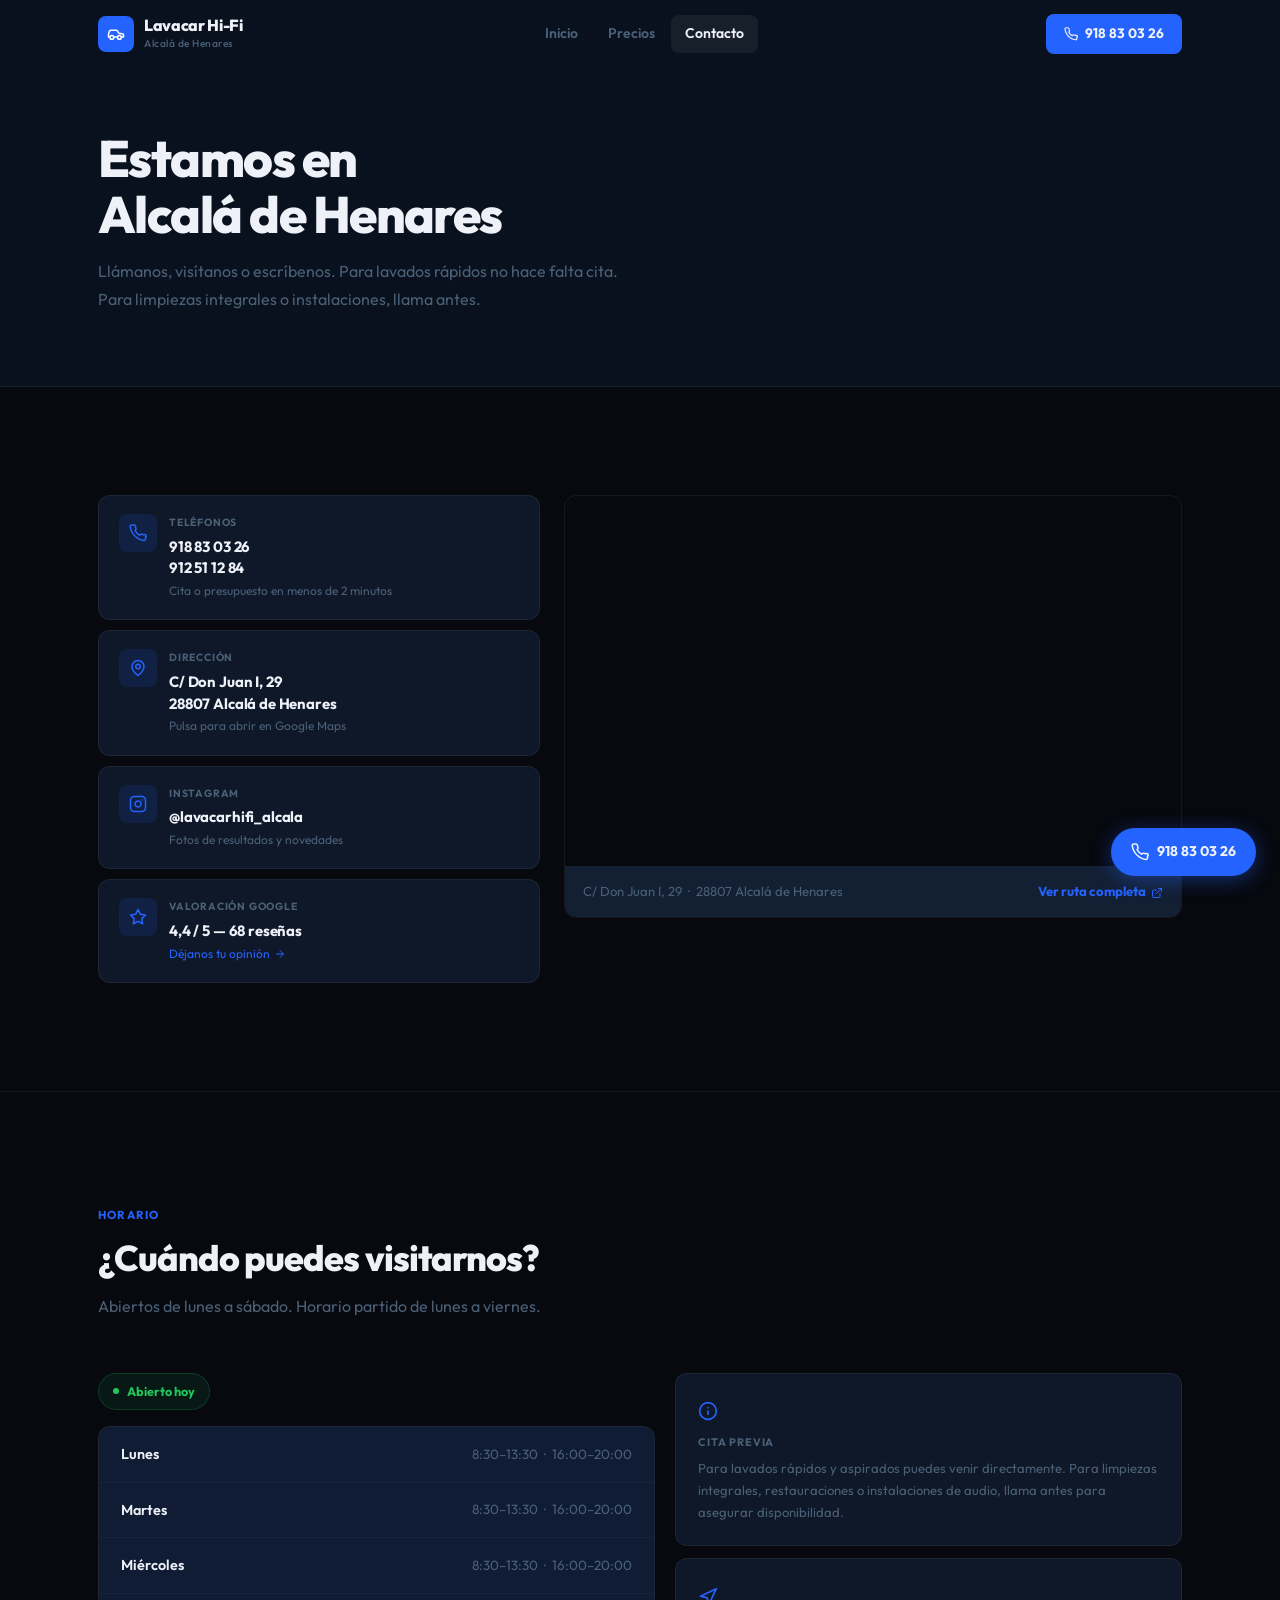
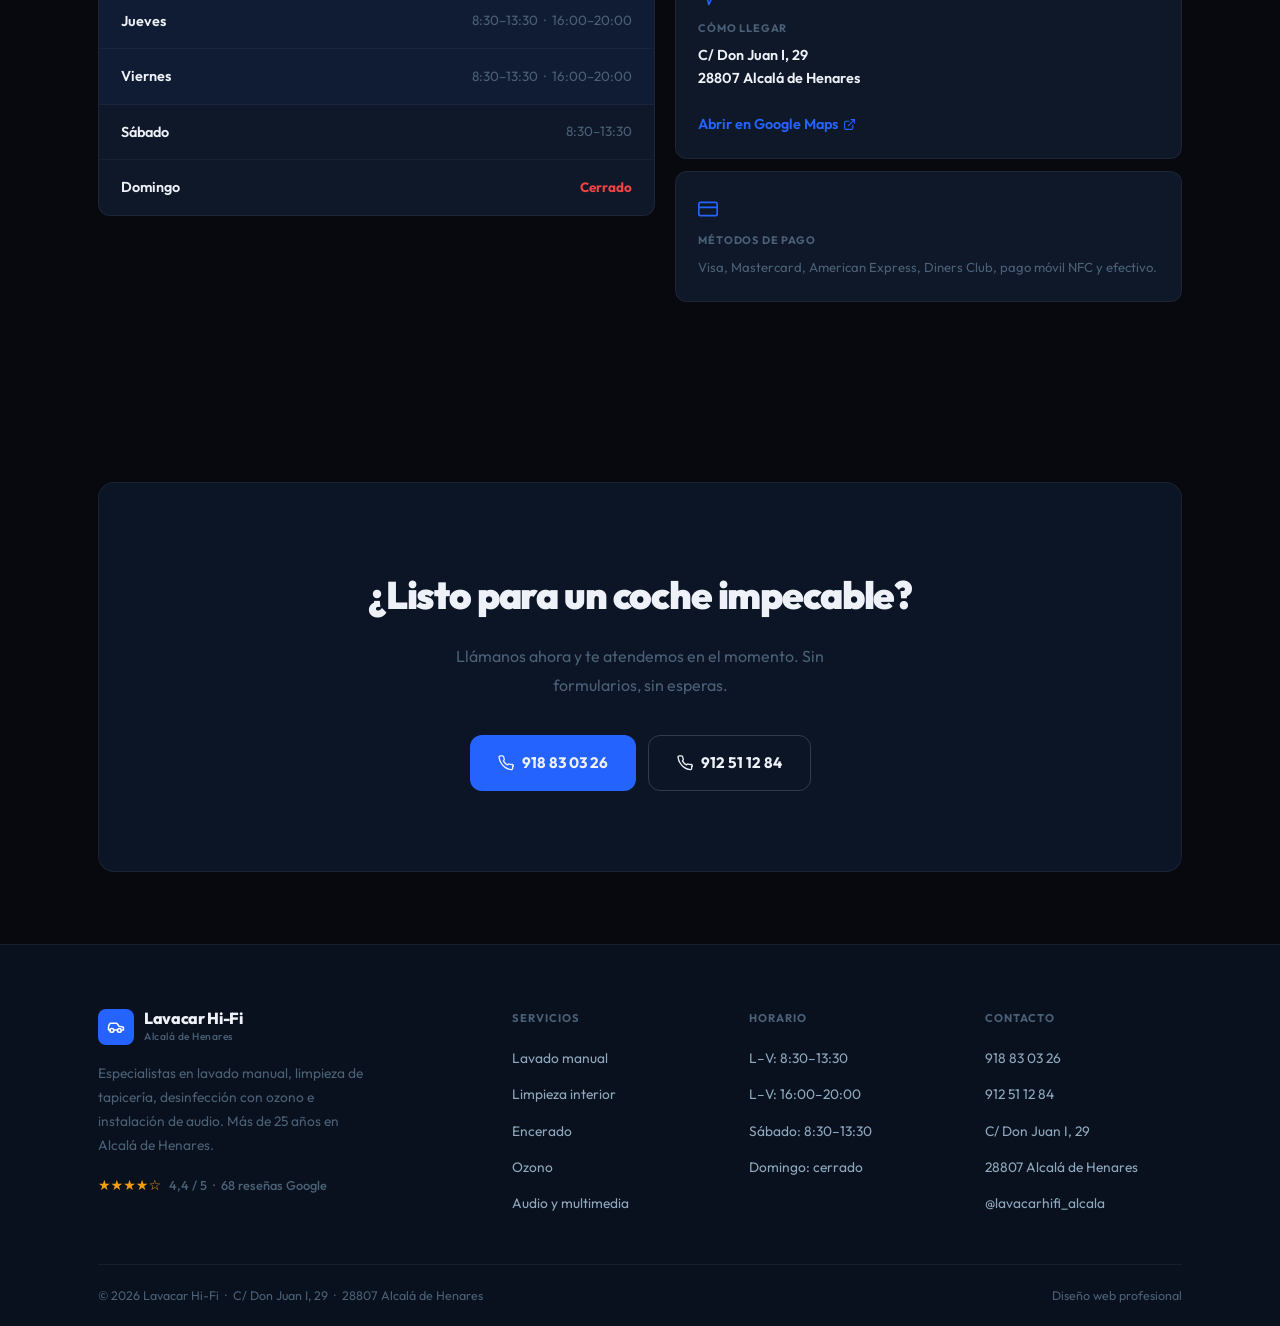
==== commit 02eed934: "Rediseño completo aplicando impeccable + taste-skill + Emil Kowalski - Font: Inter/Poppins -> Outfit" ====
--- a/contacto.html
+++ b/contacto.html
@@ -1,4 +1,4 @@
-﻿<!DOCTYPE html>
+<!DOCTYPE html>
 <html lang="es">
 <head>
   <meta charset="UTF-8"/>
@@ -10,132 +10,46 @@
 <body>
 <!-- SVG sprite icons -->
 <svg xmlns="http://www.w3.org/2000/svg" style="display:none" aria-hidden="true">
-
   <symbol id="i-car" viewBox="0 0 24 24" fill="none" stroke="currentColor" stroke-width="2" stroke-linecap="round" stroke-linejoin="round">
     <path d="M14 16H9m10 0h3v-3.15a1 1 0 0 0-.84-.99L16 11l-2.7-3.6A1 1 0 0 0 12.5 7H5.24a2 2 0 0 0-1.8 1.1l-.8 1.63A6 6 0 0 0 2 12.42V16h2"/>
-    <circle cx="6.5" cy="16.5" r="2.5"/>
-    <circle cx="16.5" cy="16.5" r="2.5"/>
-  </symbol>
-
+    <circle cx="6.5" cy="16.5" r="2.5"/><circle cx="16.5" cy="16.5" r="2.5"/>
+  </symbol>
   <symbol id="i-phone" viewBox="0 0 24 24" fill="none" stroke="currentColor" stroke-width="2" stroke-linecap="round" stroke-linejoin="round">
     <path d="M22 16.92v3a2 2 0 0 1-2.18 2 19.79 19.79 0 0 1-8.63-3.07A19.5 19.5 0 0 1 4.69 12 19.8 19.8 0 0 1 1.63 3.48 2 2 0 0 1 3.6 1.32h3a2 2 0 0 1 2 1.72c.127.96.361 1.903.7 2.81a2 2 0 0 1-.45 2.11L8.09 8.91a16 16 0 0 0 6 6l.76-.76a2 2 0 0 1 2.11-.45c.907.339 1.85.573 2.81.7A2 2 0 0 1 22 17.92z"/>
   </symbol>
-
-  <symbol id="i-hand" viewBox="0 0 24 24" fill="none" stroke="currentColor" stroke-width="2" stroke-linecap="round" stroke-linejoin="round">
-    <path d="M18 11V6a2 2 0 0 0-2-2 2 2 0 0 0-2 2"/>
-    <path d="M14 10V4a2 2 0 0 0-2-2 2 2 0 0 0-2 2v2"/>
-    <path d="M10 10.5V6a2 2 0 0 0-2-2 2 2 0 0 0-2 2v8"/>
-    <path d="M18 8a2 2 0 1 1 4 0v6a8 8 0 0 1-8 8h-2c-2.8 0-4.5-.86-5.99-2.34l-3.6-3.6a2 2 0 0 1 2.83-2.82L7 15"/>
-  </symbol>
-
-  <symbol id="i-leaf" viewBox="0 0 24 24" fill="none" stroke="currentColor" stroke-width="2" stroke-linecap="round" stroke-linejoin="round">
-    <path d="M11 20A7 7 0 0 1 9.8 6.1C15.5 5 17 4.48 19 2c1 2 2 4.18 2 8 0 5.5-4.78 10-10 10z"/>
-    <path d="M2 21c0-3 1.85-5.36 5.08-6C9.5 14.52 12 13 13 12"/>
-  </symbol>
-
-  <symbol id="i-shield-check" viewBox="0 0 24 24" fill="none" stroke="currentColor" stroke-width="2" stroke-linecap="round" stroke-linejoin="round">
-    <path d="M12 22s8-4 8-10V5l-8-3-8 3v7c0 6 8 10 8 10z"/>
-    <path d="m9 12 2 2 4-4"/>
-  </symbol>
-
-  <symbol id="i-volume-2" viewBox="0 0 24 24" fill="none" stroke="currentColor" stroke-width="2" stroke-linecap="round" stroke-linejoin="round">
-    <polygon points="11 5 6 9 2 9 2 15 6 15 11 19 11 5"/>
-    <path d="M15.54 8.46a5 5 0 0 1 0 7.07"/>
-    <path d="M19.07 4.93a10 10 0 0 1 0 14.14"/>
-  </symbol>
-
-  <symbol id="i-credit-card" viewBox="0 0 24 24" fill="none" stroke="currentColor" stroke-width="2" stroke-linecap="round" stroke-linejoin="round">
-    <rect x="1" y="4" width="22" height="16" rx="2" ry="2"/>
-    <line x1="1" y1="10" x2="23" y2="10"/>
-  </symbol>
-
-  <symbol id="i-droplets" viewBox="0 0 24 24" fill="none" stroke="currentColor" stroke-width="2" stroke-linecap="round" stroke-linejoin="round">
-    <path d="M7 16.3c2.2 0 4-1.83 4-4.05 0-1.16-.57-2.26-1.71-3.19S7.29 6.75 7 5.3c-.29 1.45-1.14 2.84-2.29 3.76S3 11.1 3 12.25c0 2.22 1.8 4.05 4 4.05z"/>
-    <path d="M12.56 6.6A10.97 10.97 0 0 0 14 3.02c.5 2.5 2 4.9 4 6.5s3 3.5 3 5.5a6.98 6.98 0 0 1-11.91 4.97"/>
-  </symbol>
-
-  <symbol id="i-wind" viewBox="0 0 24 24" fill="none" stroke="currentColor" stroke-width="2" stroke-linecap="round" stroke-linejoin="round">
-    <path d="M17.7 7.7a2.5 2.5 0 1 1 1.8 4.3H2"/>
-    <path d="M9.6 4.6A2 2 0 1 1 11 8H2"/>
-    <path d="M12.6 19.4A2 2 0 1 0 14 16H2"/>
-  </symbol>
-
-  <symbol id="i-sparkles" viewBox="0 0 24 24" fill="none" stroke="currentColor" stroke-width="2" stroke-linecap="round" stroke-linejoin="round">
-    <path d="m12 3-1.912 5.813a2 2 0 0 1-1.275 1.275L3 12l5.813 1.912a2 2 0 0 1 1.275 1.275L12 21l1.912-5.813a2 2 0 0 1 1.275-1.275L21 12l-5.813-1.912a2 2 0 0 1-1.275-1.275L12 3Z"/>
-    <path d="M5 3v4"/>
-    <path d="M19 17v4"/>
-    <path d="M3 5h4"/>
-    <path d="M17 19h4"/>
-  </symbol>
-
-  <symbol id="i-air-vent" viewBox="0 0 24 24" fill="none" stroke="currentColor" stroke-width="2" stroke-linecap="round" stroke-linejoin="round">
-    <path d="M6 12H4a2 2 0 0 1-2-2V5a2 2 0 0 1 2-2h16a2 2 0 0 1 2 2v5a2 2 0 0 1-2 2h-2"/>
-    <path d="M6 8h12"/>
-    <path d="M18.3 17.7a2.5 2.5 0 0 1-3.16 3.83 2.53 2.53 0 0 1-1.14-2V12"/>
-    <path d="M6.6 15.6A2 2 0 1 0 10 17v-5"/>
-  </symbol>
-
-  <symbol id="i-waves" viewBox="0 0 24 24" fill="none" stroke="currentColor" stroke-width="2" stroke-linecap="round" stroke-linejoin="round">
-    <path d="M2 6c.6.5 1.2 1 2.5 1C7 7 7 5 9.5 5c2.6 0 2.4 2 5 2 2.5 0 2.5-2 5-2 1.3 0 1.9.5 2.5 1"/>
-    <path d="M2 12c.6.5 1.2 1 2.5 1 2.5 0 2.5-2 5-2 2.6 0 2.4 2 5 2 2.5 0 2.5-2 5-2 1.3 0 1.9.5 2.5 1"/>
-    <path d="M2 18c.6.5 1.2 1 2.5 1 2.5 0 2.5-2 5-2 2.6 0 2.4 2 5 2 2.5 0 2.5-2 5-2 1.3 0 1.9.5 2.5 1"/>
-  </symbol>
-
-  <symbol id="i-zap" viewBox="0 0 24 24" fill="none" stroke="currentColor" stroke-width="2" stroke-linecap="round" stroke-linejoin="round">
-    <polygon points="13 2 3 14 12 14 11 22 21 10 12 10 13 2"/>
-  </symbol>
-
+  <symbol id="i-map-pin" viewBox="0 0 24 24" fill="none" stroke="currentColor" stroke-width="2" stroke-linecap="round" stroke-linejoin="round">
+    <path d="M20 10c0 6-8 12-8 12s-8-6-8-12a8 8 0 0 1 16 0Z"/><circle cx="12" cy="10" r="3"/>
+  </symbol>
   <symbol id="i-instagram" viewBox="0 0 24 24" fill="none" stroke="currentColor" stroke-width="2" stroke-linecap="round" stroke-linejoin="round">
     <rect x="2" y="2" width="20" height="20" rx="5" ry="5"/>
     <path d="M16 11.37A4 4 0 1 1 12.63 8 4 4 0 0 1 16 11.37z"/>
     <line x1="17.5" y1="6.5" x2="17.51" y2="6.5"/>
   </symbol>
-
-  <symbol id="i-arrow-right" viewBox="0 0 24 24" fill="none" stroke="currentColor" stroke-width="2" stroke-linecap="round" stroke-linejoin="round">
-    <line x1="5" y1="12" x2="19" y2="12"/>
-    <polyline points="12 5 19 12 12 19"/>
-  </symbol>
-
-  <symbol id="i-award" viewBox="0 0 24 24" fill="none" stroke="currentColor" stroke-width="2" stroke-linecap="round" stroke-linejoin="round">
-    <circle cx="12" cy="8" r="6"/>
-    <path d="M15.477 12.89 17 22l-5-3-5 3 1.523-9.11"/>
-  </symbol>
-
-  <symbol id="i-smartphone" viewBox="0 0 24 24" fill="none" stroke="currentColor" stroke-width="2" stroke-linecap="round" stroke-linejoin="round">
-    <rect x="5" y="2" width="14" height="20" rx="2" ry="2"/>
-    <line x1="12" y1="18" x2="12.01" y2="18"/>
-  </symbol>
-
-  <symbol id="i-map-pin" viewBox="0 0 24 24" fill="none" stroke="currentColor" stroke-width="2" stroke-linecap="round" stroke-linejoin="round">
-    <path d="M20 10c0 6-8 12-8 12s-8-6-8-12a8 8 0 0 1 16 0Z"/>
-    <circle cx="12" cy="10" r="3"/>
-  </symbol>
-
   <symbol id="i-star" viewBox="0 0 24 24" fill="none" stroke="currentColor" stroke-width="2" stroke-linecap="round" stroke-linejoin="round">
     <polygon points="12 2 15.09 8.26 22 9.27 17 14.14 18.18 21.02 12 17.77 5.82 21.02 7 14.14 2 9.27 8.91 8.26 12 2"/>
   </symbol>
-
+  <symbol id="i-info" viewBox="0 0 24 24" fill="none" stroke="currentColor" stroke-width="2" stroke-linecap="round" stroke-linejoin="round">
+    <circle cx="12" cy="12" r="10"/>
+    <line x1="12" y1="16" x2="12" y2="12"/><line x1="12" y1="8" x2="12.01" y2="8"/>
+  </symbol>
+  <symbol id="i-navigation" viewBox="0 0 24 24" fill="none" stroke="currentColor" stroke-width="2" stroke-linecap="round" stroke-linejoin="round">
+    <polygon points="3 11 22 2 13 21 11 13 3 11"/>
+  </symbol>
+  <symbol id="i-credit-card" viewBox="0 0 24 24" fill="none" stroke="currentColor" stroke-width="2" stroke-linecap="round" stroke-linejoin="round">
+    <rect x="1" y="4" width="22" height="16" rx="2" ry="2"/><line x1="1" y1="10" x2="23" y2="10"/>
+  </symbol>
   <symbol id="i-external-link" viewBox="0 0 24 24" fill="none" stroke="currentColor" stroke-width="2" stroke-linecap="round" stroke-linejoin="round">
     <path d="M18 13v6a2 2 0 0 1-2 2H5a2 2 0 0 1-2-2V8a2 2 0 0 1 2-2h6"/>
-    <polyline points="15 3 21 3 21 9"/>
-    <line x1="10" y1="14" x2="21" y2="3"/>
-  </symbol>
-
-  <symbol id="i-info" viewBox="0 0 24 24" fill="none" stroke="currentColor" stroke-width="2" stroke-linecap="round" stroke-linejoin="round">
-    <circle cx="12" cy="12" r="10"/>
-    <line x1="12" y1="16" x2="12" y2="12"/>
-    <line x1="12" y1="8" x2="12.01" y2="8"/>
-  </symbol>
-
-  <symbol id="i-navigation" viewBox="0 0 24 24" fill="none" stroke="currentColor" stroke-width="2" stroke-linecap="round" stroke-linejoin="round">
-    <polygon points="3 11 22 2 13 21 11 13 3 11"/>
-  </symbol>
-
+    <polyline points="15 3 21 3 21 9"/><line x1="10" y1="14" x2="21" y2="3"/>
+  </symbol>
+  <symbol id="i-arrow-right" viewBox="0 0 24 24" fill="none" stroke="currentColor" stroke-width="2" stroke-linecap="round" stroke-linejoin="round">
+    <line x1="5" y1="12" x2="19" y2="12"/><polyline points="12 5 19 12 12 19"/>
+  </symbol>
 </svg>
 
-
+<!-- Botón flotante -->
 <a href="tel:918830326" class="float-btn" aria-label="Llamar ahora">
-  <span class="icon"><svg class="icon" width="18" height="18"><use href="#i-phone"></use></svg></span>
+  <svg class="icon" width="18" height="18"><use href="#i-phone"></use></svg>
   <span class="float-btn-text">918 83 03 26</span>
 </a>
 
@@ -143,7 +57,7 @@
   <div class="container">
     <div class="header-inner">
       <a href="index.html" class="logo">
-        <div class="logo-mark"><svg class="icon" width="20" height="20"><use href="#i-car"></use></svg></div>
+        <div class="logo-mark"><svg class="icon" width="18" height="18"><use href="#i-car"></use></svg></div>
         <div>
           <div class="logo-name">Lavacar Hi-Fi</div>
           <div class="logo-sub">Alcalá de Henares</div>
@@ -156,7 +70,7 @@
       </nav>
       <div class="nav-cta">
         <a href="tel:918830326" class="btn-nav-call">
-          <svg class="icon" width="15" height="15"><use href="#i-phone"></use></svg>
+          <svg class="icon" width="14" height="14"><use href="#i-phone"></use></svg>
           918 83 03 26
         </a>
         <button class="hamburger" aria-label="Abrir menú">
@@ -178,9 +92,8 @@
 <div class="page-hero-inner">
   <div class="container">
     <div class="reveal">
-      <span class="sec-tag">Contacto</span>
-      <h1 class="sec-title" style="font-size:clamp(2.2rem,4vw,3.2rem); margin-top:8px;">Estamos en<br/>Alcalá de Henares</h1>
-      <p class="sec-sub" style="margin-top:14px;">Llámanos, visítanos o escríbenos. Para servicios rápidos no necesitas cita. Para limpiezas integrales o instalaciones te recomendamos llamar antes.</p>
+      <h1 class="sec-title" style="font-size:clamp(2.2rem,4vw,3.2rem);">Estamos en<br/>Alcalá de Henares</h1>
+      <p class="sec-sub" style="margin-top:14px;">Llámanos, visítanos o escríbenos. Para lavados rápidos no hace falta cita. Para limpiezas integrales o instalaciones, llama antes.</p>
     </div>
   </div>
 </div>
@@ -191,30 +104,30 @@
     <div class="contact-layout">
       <div class="contact-cards">
         <div class="cc-card reveal d1">
-          <div class="cc-icon-wrap"><svg class="icon" width="19" height="19"><use href="#i-phone"></use></svg></div>
+          <div class="cc-icon-wrap"><svg class="icon" width="18" height="18"><use href="#i-phone"></use></svg></div>
           <div>
             <div class="cc-lbl">Teléfonos</div>
             <div class="cc-val">
               <a href="tel:918830326">918 83 03 26</a><br/>
               <a href="tel:912511284">912 51 12 84</a>
             </div>
-            <div class="cc-note">Llama para cita o presupuesto inmediato</div>
+            <div class="cc-note">Cita o presupuesto en menos de 2 minutos</div>
           </div>
         </div>
         <div class="cc-card reveal d2">
-          <div class="cc-icon-wrap"><svg class="icon" width="19" height="19"><use href="#i-map-pin"></use></svg></div>
+          <div class="cc-icon-wrap"><svg class="icon" width="18" height="18"><use href="#i-map-pin"></use></svg></div>
           <div>
             <div class="cc-lbl">Dirección</div>
             <div class="cc-val">
               <a href="https://maps.google.com/?q=Calle+Don+Juan+I,+29,+28807+Alcalá+de+Henares" target="_blank" rel="noopener">
-                C/ Don Juan I, 29<br/>28807 Alcalá de Henares, Madrid
+                C/ Don Juan I, 29<br/>28807 Alcalá de Henares
               </a>
             </div>
             <div class="cc-note">Pulsa para abrir en Google Maps</div>
           </div>
         </div>
         <div class="cc-card reveal d3">
-          <div class="cc-icon-wrap"><svg class="icon" width="19" height="19"><use href="#i-instagram"></use></svg></div>
+          <div class="cc-icon-wrap"><svg class="icon" width="18" height="18"><use href="#i-instagram"></use></svg></div>
           <div>
             <div class="cc-lbl">Instagram</div>
             <div class="cc-val">
@@ -224,14 +137,14 @@
           </div>
         </div>
         <div class="cc-card reveal d4">
-          <div class="cc-icon-wrap"><svg class="icon" width="19" height="19"><use href="#i-star"></use></svg></div>
+          <div class="cc-icon-wrap"><svg class="icon" width="18" height="18"><use href="#i-star"></use></svg></div>
           <div>
             <div class="cc-lbl">Valoración Google</div>
             <div class="cc-val">4,4 / 5 — 68 reseñas</div>
             <div class="cc-note">
-              <a href="https://maps.google.com/?q=Lavacar+Hi-Fi+Alcalá+de+Henares" target="_blank" rel="noopener" style="color:var(--cyan)">
+              <a href="https://maps.google.com/?q=Lavacar+Hi-Fi+Alcalá+de+Henares" target="_blank" rel="noopener" style="color:var(--blue); display:inline-flex; align-items:center; gap:4px;">
                 Déjanos tu opinión
-                <i data-lucide="arrow-right" width="13" height="13" style="vertical-align:middle; margin-left:3px;"></i>
+                <svg class="icon" width="12" height="12"><use href="#i-arrow-right"></use></svg>
               </a>
             </div>
           </div>
@@ -246,10 +159,10 @@
           referrerpolicy="no-referrer-when-downgrade">
         </iframe>
         <div class="map-foot">
-          <p>C/ Don Juan I, 29 · 28807 Alcalá de Henares, Madrid</p>
+          <p>C/ Don Juan I, 29 &nbsp;·&nbsp; 28807 Alcalá de Henares</p>
           <a href="https://maps.google.com/?q=Calle+Don+Juan+I,+29,+28807+Alcalá+de+Henares" target="_blank" rel="noopener">
             Ver ruta completa
-            <i data-lucide="external-link" width="12" height="12" style="vertical-align:middle; margin-left:4px;"></i>
+            <svg class="icon" width="12" height="12" style="margin-left:3px;"><use href="#i-external-link"></use></svg>
           </a>
         </div>
       </div>
@@ -271,14 +184,14 @@
       <div>
         <div class="open-status reveal">
           <span class="pulse-dot"></span>
-          Abierto hoy · hasta las 13:30 o 20:00
+          Abierto hoy
         </div>
         <div class="hours-table reveal">
-          <div class="ht-row highlight"><span class="day">Lunes</span><span class="time">8:30–13:30 · 16:00–20:00</span></div>
-          <div class="ht-row highlight"><span class="day">Martes</span><span class="time">8:30–13:30 · 16:00–20:00</span></div>
-          <div class="ht-row highlight"><span class="day">Miércoles</span><span class="time">8:30–13:30 · 16:00–20:00</span></div>
-          <div class="ht-row highlight"><span class="day">Jueves</span><span class="time">8:30–13:30 · 16:00–20:00</span></div>
-          <div class="ht-row highlight"><span class="day">Viernes</span><span class="time">8:30–13:30 · 16:00–20:00</span></div>
+          <div class="ht-row highlight"><span class="day">Lunes</span><span class="time">8:30–13:30 &nbsp;·&nbsp; 16:00–20:00</span></div>
+          <div class="ht-row highlight"><span class="day">Martes</span><span class="time">8:30–13:30 &nbsp;·&nbsp; 16:00–20:00</span></div>
+          <div class="ht-row highlight"><span class="day">Miércoles</span><span class="time">8:30–13:30 &nbsp;·&nbsp; 16:00–20:00</span></div>
+          <div class="ht-row highlight"><span class="day">Jueves</span><span class="time">8:30–13:30 &nbsp;·&nbsp; 16:00–20:00</span></div>
+          <div class="ht-row highlight"><span class="day">Viernes</span><span class="time">8:30–13:30 &nbsp;·&nbsp; 16:00–20:00</span></div>
           <div class="ht-row"><span class="day">Sábado</span><span class="time">8:30–13:30</span></div>
           <div class="ht-row"><span class="day">Domingo</span><span class="time closed">Cerrado</span></div>
         </div>
@@ -287,7 +200,7 @@
       <div class="hours-info">
         <div class="hi-card reveal d1">
           <div class="hi-card-icon"><svg class="icon" width="20" height="20"><use href="#i-info"></use></svg></div>
-          <h4>¿Necesito cita previa?</h4>
+          <h4>Cita previa</h4>
           <div class="val-note">Para lavados rápidos y aspirados puedes venir directamente. Para limpiezas integrales, restauraciones o instalaciones de audio, llama antes para asegurar disponibilidad.</div>
         </div>
         <div class="hi-card reveal d2">
@@ -296,8 +209,8 @@
           <div class="val">
             C/ Don Juan I, 29<br/>
             28807 Alcalá de Henares<br/><br/>
-            <a href="https://maps.google.com/?q=Calle+Don+Juan+I,+29,+28807+Alcalá+de+Henares" target="_blank" rel="noopener" style="color:var(--cyan); display:inline-flex; align-items:center; gap:5px;">
-              Ver ruta en Google Maps
+            <a href="https://maps.google.com/?q=Calle+Don+Juan+I,+29,+28807+Alcalá+de+Henares" target="_blank" rel="noopener" style="color:var(--blue); display:inline-flex; align-items:center; gap:5px;">
+              Abrir en Google Maps
               <svg class="icon" width="13" height="13"><use href="#i-external-link"></use></svg>
             </a>
           </div>
@@ -320,11 +233,11 @@
       <p>Llámanos ahora y te atendemos en el momento. Sin formularios, sin esperas.</p>
       <div class="cta-btns">
         <a href="tel:918830326" class="btn btn-primary">
-          <svg class="icon" width="17" height="17"><use href="#i-phone"></use></svg>
+          <svg class="icon" width="16" height="16"><use href="#i-phone"></use></svg>
           918 83 03 26
         </a>
         <a href="tel:912511284" class="btn btn-outline">
-          <svg class="icon" width="17" height="17"><use href="#i-phone"></use></svg>
+          <svg class="icon" width="16" height="16"><use href="#i-phone"></use></svg>
           912 51 12 84
         </a>
       </div>
@@ -337,11 +250,14 @@
     <div class="footer-grid">
       <div class="footer-brand">
         <a href="index.html" class="logo">
-          <div class="logo-mark"><svg class="icon" width="20" height="20"><use href="#i-car"></use></svg></div>
+          <div class="logo-mark"><svg class="icon" width="18" height="18"><use href="#i-car"></use></svg></div>
           <div><div class="logo-name">Lavacar Hi-Fi</div><div class="logo-sub">Alcalá de Henares</div></div>
         </a>
         <p>Especialistas en lavado manual, limpieza de tapicería, desinfección con ozono e instalación de audio. Más de 25 años en Alcalá de Henares.</p>
-        <div class="footer-rating"><span class="footer-stars">★★★★☆</span><span>4,4 / 5 &nbsp;·&nbsp; 68 reseñas Google</span></div>
+        <div class="footer-rating">
+          <span class="footer-stars">&#9733;&#9733;&#9733;&#9733;&#9734;</span>
+          <span>4,4 / 5 &nbsp;·&nbsp; 68 reseñas Google</span>
+        </div>
       </div>
       <div class="footer-col">
         <h4>Servicios</h4>
@@ -380,7 +296,6 @@
   </div>
 </footer>
 
-
 <script src="script.js"></script>
 </body>
 </html>
--- a/style.css
+++ b/style.css
@@ -1,1026 +1,1079 @@
 /* ═══════════════════════════════════════════════
-   LAVACAR HI-FI — CSS v4.0
+   LAVACAR HI-FI — CSS v5.0
+   Rediseño aplicando impeccable + taste-skill + Emil Kowalski
    ═══════════════════════════════════════════════ */
 
-@import url('https://fonts.googleapis.com/css2?family=Inter:wght@400;500;600;700;800&family=Poppins:wght@700;800;900&display=swap');
+@import url('https://fonts.googleapis.com/css2?family=Outfit:wght@400;500;600;700;800;900&display=swap');
 
 /* ── Variables ── */
 :root {
-  --bg:      #05080f;
-  --bg2:     #080d18;
-  --bg3:     #0b1220;
-  --card:    #0d1525;
-  --card2:   #101a2e;
-  --border:  rgba(255,255,255,0.07);
-  --border2: rgba(10,132,255,0.22);
-  --blue:    #0a84ff;
-  --blue2:   #005ecb;
-  --cyan:    #00c8ff;
-  --gold:    #fbbf24;
-  --green:   #22d3a5;
-  --red:     #f43f5e;
-  --white:   #ffffff;
-  --text:    #b8cce0;
-  --muted:   #5a7393;
-  --r:       12px;
-  --r2:      18px;
-  --r3:      26px;
+  /* Fondo: dark navy, no negro puro */
+  --bg:      #07090f;
+  --bg2:     #09111e;
+  --bg3:     #0c1526;
+  --card:    #0f1829;
+  --card2:   #131f33;
+
+  /* Acento: azul cobalto profundo — menos genérico que el azul SaaS */
+  --blue:    #2563ff;
+  --blue2:   #1a4fd8;
+  --blue-lo: rgba(37, 99, 255, 0.12);
+  --blue-md: rgba(37, 99, 255, 0.22);
+
+  /* Colores de apoyo */
+  --gold:   #f59e0b;
+  --green:  #22c55e;
+  --red:    #ef4444;
+  --white:  #eef2f8;
+  --text:   #8fa8be;
+  --muted:  #4a6076;
+
+  /* Bordes */
+  --border:  rgba(255, 255, 255, 0.06);
+  --border2: rgba(37, 99, 255, 0.28);
+
+  /* Radio — impeccable: max 16px en cards */
+  --r:  8px;
+  --r2: 12px;
+  --r3: 16px;
+
+  /* Curva de movimiento: ease-out-expo */
+  --ease: cubic-bezier(0.16, 1, 0.3, 1);
 }
 
 /* ── Reset ── */
-*, *::before, *::after { margin:0; padding:0; box-sizing:border-box; }
-html { scroll-behavior:smooth; font-size:16px; }
+*, *::before, *::after { margin: 0; padding: 0; box-sizing: border-box; }
+html { scroll-behavior: smooth; font-size: 16px; }
 body {
-  font-family:'Inter', system-ui, sans-serif;
-  background:var(--bg);
-  color:var(--text);
-  line-height:1.7;
-  -webkit-font-smoothing:antialiased;
-  overflow-x:hidden;
-}
-img { display:block; max-width:100%; }
-a   { text-decoration:none; color:inherit; }
-ul  { list-style:none; }
+  font-family: 'Outfit', system-ui, sans-serif;
+  background: var(--bg);
+  color: var(--text);
+  line-height: 1.7;
+  -webkit-font-smoothing: antialiased;
+  overflow-x: hidden;
+}
+img { display: block; max-width: 100%; }
+a   { text-decoration: none; color: inherit; }
+ul  { list-style: none; }
 
 /* ── Iconos SVG ── */
 .icon {
-  display:inline-flex;
-  align-items:center;
-  justify-content:center;
-  flex-shrink:0;
+  display: inline-flex;
+  align-items: center;
+  justify-content: center;
+  flex-shrink: 0;
 }
 svg.icon {
-  display:inline-block;
-  vertical-align:middle;
-  flex-shrink:0;
+  display: inline-block;
+  vertical-align: middle;
+  flex-shrink: 0;
 }
 
 /* ── Utilidades ── */
-.container { max-width:1140px; margin:0 auto; padding:0 28px; }
-.section    { padding:110px 0; }
-.section-sm { padding:72px 0; }
+.container { max-width: 1140px; margin: 0 auto; padding: 0 28px; }
+.section    { padding: 108px 0; }
+.section-sm { padding: 72px 0; }
 
 /* ════════════════════════════════════════
    HEADER
 ════════════════════════════════════════ */
 #header {
-  position:fixed;
-  top:0; left:0; right:0;
-  z-index:900;
-  transition:background 0.4s, box-shadow 0.4s;
+  position: fixed;
+  top: 0; left: 0; right: 0;
+  z-index: 900;
+  transition: background 0.4s var(--ease), box-shadow 0.4s var(--ease);
 }
 #header.scrolled {
-  background:rgba(5,8,15,0.96);
-  backdrop-filter:blur(20px);
-  -webkit-backdrop-filter:blur(20px);
-  box-shadow:0 1px 0 var(--border);
+  background: rgba(7, 9, 15, 0.95);
+  backdrop-filter: blur(18px);
+  -webkit-backdrop-filter: blur(18px);
+  box-shadow: 0 1px 0 var(--border);
 }
 .header-inner {
-  display:flex;
-  align-items:center;
-  justify-content:space-between;
-  height:72px;
-  gap:16px;
+  display: flex;
+  align-items: center;
+  justify-content: space-between;
+  height: 68px;
+  gap: 16px;
 }
 
 /* Logo */
 .logo {
-  display:flex;
-  align-items:center;
-  gap:11px;
-  flex-shrink:0;
+  display: flex;
+  align-items: center;
+  gap: 10px;
+  flex-shrink: 0;
 }
 .logo-mark {
-  width:40px; height:40px;
-  background:linear-gradient(135deg, var(--blue), var(--cyan));
-  border-radius:10px;
-  display:flex; align-items:center; justify-content:center;
-  color:#fff;
-  box-shadow:0 4px 16px rgba(10,132,255,0.38);
-  flex-shrink:0;
+  width: 36px; height: 36px;
+  background: var(--blue);
+  border-radius: var(--r);
+  display: flex; align-items: center; justify-content: center;
+  color: #fff;
+  flex-shrink: 0;
 }
 .logo-name {
-  font-family:'Poppins', sans-serif;
-  font-weight:800;
-  font-size:1.05rem;
-  color:var(--white);
-  line-height:1.15;
+  font-family: 'Outfit', sans-serif;
+  font-weight: 800;
+  font-size: 1rem;
+  color: var(--white);
+  line-height: 1.15;
+  letter-spacing: -0.02em;
 }
 .logo-sub {
-  font-size:0.67rem;
-  color:var(--muted);
-  text-transform:uppercase;
-  letter-spacing:0.8px;
+  font-size: 0.64rem;
+  color: var(--muted);
+  letter-spacing: 0.5px;
+  font-weight: 500;
 }
 
 /* Nav */
 .nav-links {
-  display:flex;
-  gap:2px;
-  align-items:center;
+  display: flex;
+  gap: 2px;
+  align-items: center;
 }
 .nav-links a {
-  font-size:0.875rem;
-  font-weight:600;
-  color:var(--muted);
-  padding:8px 15px;
-  border-radius:8px;
-  border:1px solid transparent;
-  transition:all 0.2s;
+  font-size: 0.875rem;
+  font-weight: 600;
+  color: var(--muted);
+  padding: 7px 14px;
+  border-radius: var(--r);
+  transition: color 0.2s, background 0.2s;
 }
 .nav-links a:hover,
 .nav-links a.active {
-  color:var(--white);
-  background:rgba(10,132,255,0.1);
-  border-color:rgba(10,132,255,0.25);
+  color: var(--white);
+  background: rgba(255, 255, 255, 0.06);
 }
 
 .nav-cta {
-  display:flex;
-  align-items:center;
-  gap:10px;
+  display: flex;
+  align-items: center;
+  gap: 10px;
 }
 
 .btn-nav-call {
-  display:inline-flex;
-  align-items:center;
-  gap:7px;
-  background:var(--blue);
-  color:var(--white);
-  font-weight:700;
-  font-size:0.85rem;
-  padding:9px 18px;
-  border-radius:9px;
-  transition:background 0.2s, transform 0.15s;
-  white-space:nowrap;
-}
-.btn-nav-call:hover { background:var(--blue2); transform:translateY(-1px); }
+  display: inline-flex;
+  align-items: center;
+  gap: 7px;
+  background: var(--blue);
+  color: var(--white);
+  font-weight: 700;
+  font-size: 0.85rem;
+  padding: 8px 18px;
+  border-radius: var(--r);
+  transition: background 0.2s var(--ease), transform 0.2s var(--ease);
+  white-space: nowrap;
+}
+.btn-nav-call:hover { background: var(--blue2); transform: translateY(-1px); }
 
 /* Hamburger */
 .hamburger {
-  display:none;
-  flex-direction:column;
-  gap:5px;
-  cursor:pointer;
-  padding:6px;
-  background:none;
-  border:none;
+  display: none;
+  flex-direction: column;
+  gap: 5px;
+  cursor: pointer;
+  padding: 6px;
+  background: none;
+  border: none;
 }
 .hamburger span {
-  display:block;
-  width:24px; height:2px;
-  background:var(--white);
-  border-radius:2px;
-  transition:all 0.3s;
-}
-.hamburger.open span:nth-child(1) { transform:translateY(7px) rotate(45deg); }
-.hamburger.open span:nth-child(2) { opacity:0; transform:scaleX(0); }
-.hamburger.open span:nth-child(3) { transform:translateY(-7px) rotate(-45deg); }
+  display: block;
+  width: 22px; height: 2px;
+  background: var(--white);
+  border-radius: 2px;
+  transition: all 0.3s var(--ease);
+}
+.hamburger.open span:nth-child(1) { transform: translateY(7px) rotate(45deg); }
+.hamburger.open span:nth-child(2) { opacity: 0; transform: scaleX(0); }
+.hamburger.open span:nth-child(3) { transform: translateY(-7px) rotate(-45deg); }
 
 /* Mobile nav overlay */
 .mobile-nav {
-  position:fixed;
-  top:72px; left:0; right:0; bottom:0;
-  background:rgba(5,8,15,0.98);
-  backdrop-filter:blur(20px);
-  -webkit-backdrop-filter:blur(20px);
-  z-index:800;
-  display:flex;
-  flex-direction:column;
-  align-items:center;
-  justify-content:center;
-  gap:8px;
-  opacity:0;
-  pointer-events:none;
-  transform:translateY(-8px);
-  transition:opacity 0.28s, transform 0.28s;
+  position: fixed;
+  top: 68px; left: 0; right: 0; bottom: 0;
+  background: rgba(7, 9, 15, 0.98);
+  backdrop-filter: blur(20px);
+  -webkit-backdrop-filter: blur(20px);
+  z-index: 800;
+  display: flex;
+  flex-direction: column;
+  align-items: center;
+  justify-content: center;
+  gap: 6px;
+  opacity: 0;
+  pointer-events: none;
+  transform: translateY(-8px);
+  transition: opacity 0.28s var(--ease), transform 0.28s var(--ease);
 }
 .mobile-nav.open {
-  opacity:1;
-  pointer-events:all;
-  transform:translateY(0);
+  opacity: 1;
+  pointer-events: all;
+  transform: translateY(0);
 }
 .mobile-nav a {
-  font-family:'Poppins', sans-serif;
-  font-size:1.8rem;
-  font-weight:800;
-  color:var(--white);
-  padding:12px 28px;
-  border-radius:12px;
-  transition:color 0.2s, background 0.2s;
-  width:100%;
-  text-align:center;
-}
-.mobile-nav a:hover { color:var(--cyan); background:rgba(10,132,255,0.07); }
+  font-family: 'Outfit', sans-serif;
+  font-size: 1.8rem;
+  font-weight: 800;
+  color: var(--white);
+  padding: 10px 28px;
+  border-radius: var(--r2);
+  transition: color 0.2s, background 0.2s;
+  width: 100%;
+  text-align: center;
+  letter-spacing: -0.02em;
+}
+.mobile-nav a:hover { color: var(--blue); background: rgba(37, 99, 255, 0.06); }
 .mobile-nav .mobile-nav-call {
-  font-size:1.1rem;
-  color:var(--cyan);
-  border:1.5px solid rgba(10,132,255,0.3);
-  margin-top:20px;
-  width:auto;
-  padding:14px 36px;
-}
+  font-size: 1.1rem;
+  color: var(--white);
+  background: var(--blue);
+  border-radius: var(--r);
+  margin-top: 20px;
+  width: auto;
+  padding: 14px 40px;
+}
+.mobile-nav .mobile-nav-call:hover { background: var(--blue2); color: var(--white); }
 
 /* ════════════════════════════════════════
    BOTÓN FLOTANTE
 ════════════════════════════════════════ */
 .float-btn {
-  position:fixed;
-  bottom:28px; right:28px;
-  z-index:700;
-  display:flex;
-  align-items:center;
-  gap:9px;
-  background:var(--blue);
-  color:var(--white);
-  font-weight:700;
-  font-size:0.88rem;
-  padding:13px 22px;
-  border-radius:50px;
-  box-shadow:0 8px 30px rgba(10,132,255,0.48);
-  transition:all 0.25s;
-  animation:slideUp 0.5s 0.8s both;
-}
-.float-btn:hover { transform:translateY(-3px); box-shadow:0 14px 38px rgba(10,132,255,0.58); }
+  position: fixed;
+  bottom: 24px; right: 24px;
+  z-index: 700;
+  display: flex;
+  align-items: center;
+  gap: 8px;
+  background: var(--blue);
+  color: var(--white);
+  font-weight: 700;
+  font-size: 0.875rem;
+  padding: 12px 20px;
+  border-radius: 50px;
+  box-shadow: 0 4px 20px rgba(37, 99, 255, 0.4);
+  transition: transform 0.25s var(--ease), box-shadow 0.25s var(--ease);
+  animation: slideUp 0.5s 0.8s var(--ease) both;
+}
+.float-btn:hover { transform: translateY(-3px); box-shadow: 0 8px 28px rgba(37, 99, 255, 0.5); }
 @keyframes slideUp {
-  from { opacity:0; transform:translateY(16px); }
-  to   { opacity:1; transform:translateY(0); }
+  from { opacity: 0; transform: translateY(16px); }
+  to   { opacity: 1; transform: translateY(0); }
+}
+@media (prefers-reduced-motion: reduce) {
+  .float-btn { animation: none; }
 }
 
 /* ════════════════════════════════════════
    BOTONES GENÉRICOS
 ════════════════════════════════════════ */
 .btn {
-  display:inline-flex;
-  align-items:center;
-  gap:9px;
-  font-family:'Inter', sans-serif;
-  font-weight:700;
-  font-size:0.95rem;
-  padding:15px 30px;
-  border-radius:12px;
-  transition:all 0.22s;
-  cursor:pointer;
-  border:none;
-  white-space:nowrap;
+  display: inline-flex;
+  align-items: center;
+  gap: 8px;
+  font-family: 'Outfit', sans-serif;
+  font-weight: 700;
+  font-size: 0.95rem;
+  padding: 14px 28px;
+  border-radius: var(--r2);
+  transition: all 0.22s var(--ease);
+  cursor: pointer;
+  border: none;
+  white-space: nowrap;
 }
 .btn-primary {
-  background:linear-gradient(135deg, var(--blue), #0070e0);
-  color:var(--white);
-  box-shadow:0 8px 26px rgba(10,132,255,0.36);
-}
-.btn-primary:hover { transform:translateY(-3px); box-shadow:0 14px 34px rgba(10,132,255,0.48); }
+  background: var(--blue);
+  color: var(--white);
+}
+.btn-primary:hover { background: var(--blue2); transform: translateY(-2px); }
 
 .btn-outline {
-  background:transparent;
-  color:var(--white);
-  border:1.5px solid rgba(255,255,255,0.18);
-}
-.btn-outline:hover { background:rgba(255,255,255,0.06); border-color:rgba(255,255,255,0.36); transform:translateY(-2px); }
-
-.btn-sm { padding:10px 22px; font-size:0.875rem; border-radius:10px; }
+  background: transparent;
+  color: var(--white);
+  border: 1.5px solid rgba(255, 255, 255, 0.16);
+}
+.btn-outline:hover { background: rgba(255, 255, 255, 0.05); border-color: rgba(255, 255, 255, 0.3); transform: translateY(-2px); }
+
+.btn-sm { padding: 9px 20px; font-size: 0.875rem; border-radius: var(--r); }
 
 /* ════════════════════════════════════════
    HERO
 ════════════════════════════════════════ */
 .hero {
-  position:relative;
-  min-height:100vh;
-  display:flex;
-  align-items:center;
-  overflow:hidden;
+  position: relative;
+  min-height: 100vh;
+  display: flex;
+  align-items: center;
+  overflow: hidden;
 }
 .hero-bg {
-  position:absolute;
-  inset:0;
-  background-image:url('https://images.unsplash.com/photo-1607860108855-64acf2078ed9?w=1920&q=90');
-  background-size:cover;
-  background-position:center;
-  filter:brightness(0.2) saturate(1.1);
-  transform:scale(1.06);
-  transition:transform 9s ease;
-}
-.hero-bg.loaded { transform:scale(1); }
+  position: absolute;
+  inset: 0;
+  background-image: url('img/EXTERIORA6.png');
+  background-size: cover;
+  background-position: center 40%;
+  filter: brightness(0.22) saturate(1.1);
+  transform-origin: center;
+  animation: kenBurns 14s var(--ease) forwards;
+}
+@keyframes kenBurns {
+  from { transform: scale(1.06); }
+  to   { transform: scale(1); }
+}
+@media (prefers-reduced-motion: reduce) {
+  .hero-bg { animation: none; transform: scale(1); }
+}
+
 .hero-overlay {
-  position:absolute; inset:0;
-  background:
-    radial-gradient(ellipse 70% 60% at 15% 55%, rgba(10,132,255,0.07), transparent),
-    linear-gradient(155deg, rgba(5,8,15,0.92) 0%, rgba(5,8,15,0.48) 60%, rgba(5,8,15,0.88) 100%);
-}
-.hero-grid-lines {
-  position:absolute; inset:0;
-  background-image:
-    linear-gradient(rgba(10,132,255,0.035) 1px, transparent 1px),
-    linear-gradient(90deg, rgba(10,132,255,0.035) 1px, transparent 1px);
-  background-size:64px 64px;
-  mask-image:radial-gradient(ellipse 80% 70% at 50% 50%, black 20%, transparent 80%);
+  position: absolute; inset: 0;
+  background: linear-gradient(
+    155deg,
+    rgba(7, 9, 15, 0.88) 0%,
+    rgba(7, 9, 15, 0.44) 60%,
+    rgba(7, 9, 15, 0.84) 100%
+  );
 }
 .hero-content {
-  position:relative;
-  z-index:2;
-  padding:130px 0 90px;
-  max-width:720px;
-}
-.hero-eyebrow {
-  display:inline-flex;
-  align-items:center;
-  gap:9px;
-  background:rgba(10,132,255,0.1);
-  border:1px solid rgba(10,132,255,0.26);
-  border-radius:30px;
-  padding:7px 18px;
-  font-size:0.78rem;
-  font-weight:600;
-  color:var(--cyan);
-  letter-spacing:0.4px;
-  margin-bottom:32px;
+  position: relative;
+  z-index: 2;
+  padding: 130px 0 90px;
+  max-width: 680px;
+}
+.hero-location {
+  font-size: 0.82rem;
+  font-weight: 600;
+  color: var(--muted);
+  letter-spacing: 0.3px;
+  margin-bottom: 28px;
+  display: flex;
+  align-items: center;
+  gap: 8px;
+}
+.hero-location::before {
+  content: '';
+  display: block;
+  width: 20px;
+  height: 1.5px;
+  background: var(--blue);
+  flex-shrink: 0;
 }
 .pulse-dot {
-  width:7px; height:7px;
-  background:var(--green);
-  border-radius:50%;
-  animation:pulse 2s infinite;
-  flex-shrink:0;
+  width: 6px; height: 6px;
+  background: var(--green);
+  border-radius: 50%;
+  animation: pulse 2.4s ease infinite;
+  flex-shrink: 0;
 }
 @keyframes pulse {
-  0%,100%{ opacity:1; transform:scale(1); }
-  50%    { opacity:0.5; transform:scale(1.5); }
-}
+  0%, 100% { opacity: 1; transform: scale(1); }
+  50%       { opacity: 0.4; transform: scale(1.6); }
+}
+@media (prefers-reduced-motion: reduce) {
+  .pulse-dot { animation: none; }
+}
+
 .hero h1 {
-  font-family:'Poppins', sans-serif;
-  font-size:clamp(2.8rem, 5.5vw, 4.6rem);
-  font-weight:900;
-  color:var(--white);
-  line-height:1.05;
-  letter-spacing:-2px;
-  margin-bottom:26px;
-}
-.hero h1 .gradient-text {
-  background:linear-gradient(90deg, var(--blue) 0%, var(--cyan) 100%);
-  -webkit-background-clip:text;
-  -webkit-text-fill-color:transparent;
-  background-clip:text;
+  font-family: 'Outfit', sans-serif;
+  font-size: clamp(2.8rem, 5.5vw, 4.8rem);
+  font-weight: 900;
+  color: var(--white);
+  line-height: 1.04;
+  letter-spacing: -0.035em;
+  margin-bottom: 24px;
+  text-wrap: balance;
 }
 .hero-desc {
-  font-size:1.1rem;
-  color:var(--text);
-  max-width:560px;
-  margin-bottom:44px;
-  line-height:1.8;
+  font-size: 1.08rem;
+  color: var(--text);
+  max-width: 540px;
+  margin-bottom: 40px;
+  line-height: 1.8;
+  font-weight: 400;
 }
 .hero-buttons {
-  display:flex;
-  gap:14px;
-  flex-wrap:wrap;
-  margin-bottom:60px;
+  display: flex;
+  gap: 12px;
+  flex-wrap: wrap;
+  margin-bottom: 56px;
 }
 .hero-stats {
-  display:flex;
-  gap:40px;
-  flex-wrap:wrap;
-  padding-top:32px;
-  border-top:1px solid rgba(255,255,255,0.1);
+  display: flex;
+  gap: 40px;
+  flex-wrap: wrap;
+  padding-top: 28px;
+  border-top: 1px solid rgba(255, 255, 255, 0.08);
 }
 .hero-stat .num {
-  font-family:'Poppins', sans-serif;
-  font-size:2.2rem;
-  font-weight:900;
-  color:var(--white);
-  line-height:1;
-}
-.hero-stat .num span { color:var(--cyan); }
+  font-family: 'Outfit', sans-serif;
+  font-size: 2rem;
+  font-weight: 900;
+  color: var(--white);
+  line-height: 1;
+  letter-spacing: -0.03em;
+}
+.hero-stat .num span { color: var(--blue); }
 .hero-stat .lbl {
-  font-size:0.76rem;
-  color:var(--muted);
-  text-transform:uppercase;
-  letter-spacing:0.8px;
-  margin-top:5px;
+  font-size: 0.75rem;
+  color: var(--muted);
+  font-weight: 500;
+  margin-top: 4px;
+  letter-spacing: 0.2px;
 }
 
 /* ════════════════════════════════════════
    TRUST BAR
 ════════════════════════════════════════ */
 .trust-bar {
-  background:var(--bg2);
-  border-top:1px solid var(--border);
-  border-bottom:1px solid var(--border);
-  padding:20px 0;
-  overflow-x:auto;
-  -webkit-overflow-scrolling:touch;
+  background: var(--bg2);
+  border-top: 1px solid var(--border);
+  border-bottom: 1px solid var(--border);
+  padding: 18px 0;
+  overflow-x: auto;
+  -webkit-overflow-scrolling: touch;
 }
 .trust-items {
-  display:flex;
-  align-items:center;
-  gap:32px;
-  justify-content:center;
-  min-width:max-content;
-  padding:0 24px;
+  display: flex;
+  align-items: center;
+  gap: 28px;
+  justify-content: center;
+  min-width: max-content;
+  padding: 0 24px;
 }
 .trust-item {
-  display:flex;
-  align-items:center;
-  gap:9px;
-  font-size:0.84rem;
-  font-weight:600;
-  color:var(--text);
-  white-space:nowrap;
-}
-.trust-item .icon { color:var(--cyan); }
+  display: flex;
+  align-items: center;
+  gap: 8px;
+  font-size: 0.84rem;
+  font-weight: 600;
+  color: var(--text);
+  white-space: nowrap;
+}
+.trust-item .icon { color: var(--blue); }
 .trust-sep {
-  width:1px; height:22px;
-  background:var(--border);
-  flex-shrink:0;
-}
-
-/* ════════════════════════════════════════
-   SECTION HEADERS
+  width: 1px; height: 20px;
+  background: var(--border);
+  flex-shrink: 0;
+}
+
+/* ════════════════════════════════════════
+   ENCABEZADOS DE SECCIÓN
 ════════════════════════════════════════ */
 .sec-tag {
-  display:inline-block;
-  font-size:0.7rem;
-  font-weight:700;
-  letter-spacing:1.5px;
-  text-transform:uppercase;
-  color:var(--cyan);
-  background:rgba(0,200,255,0.08);
-  border:1px solid rgba(0,200,255,0.2);
-  border-radius:5px;
-  padding:5px 12px;
-  margin-bottom:16px;
+  display: inline-block;
+  font-size: 0.72rem;
+  font-weight: 700;
+  letter-spacing: 1.2px;
+  text-transform: uppercase;
+  color: var(--blue);
+  margin-bottom: 14px;
 }
 .sec-title {
-  font-family:'Poppins', sans-serif;
-  font-size:clamp(1.85rem, 2.8vw, 2.6rem);
-  font-weight:900;
-  color:var(--white);
-  line-height:1.12;
-  letter-spacing:-0.8px;
-  margin-bottom:16px;
+  font-family: 'Outfit', sans-serif;
+  font-size: clamp(1.9rem, 2.8vw, 2.6rem);
+  font-weight: 800;
+  color: var(--white);
+  line-height: 1.1;
+  letter-spacing: -0.03em;
+  margin-bottom: 14px;
+  text-wrap: balance;
 }
 .sec-sub {
-  font-size:1rem;
-  color:var(--muted);
-  max-width:560px;
-  line-height:1.8;
-}
-.sec-head            { margin-bottom:56px; }
-.sec-head.center     { text-align:center; }
-.sec-head.center .sec-sub { margin:0 auto; }
+  font-size: 1rem;
+  color: var(--muted);
+  max-width: 540px;
+  line-height: 1.8;
+  font-weight: 400;
+}
+.sec-head { margin-bottom: 52px; }
+.sec-head.center { text-align: center; }
+.sec-head.center .sec-sub { margin: 0 auto; }
 
 /* ════════════════════════════════════════
    SERVICIOS
 ════════════════════════════════════════ */
 .services-grid {
-  display:grid;
-  grid-template-columns:repeat(4, 1fr);
-  gap:18px;
-}
+  display: grid;
+  grid-template-columns: repeat(3, 1fr);
+  gap: 16px;
+}
+
+/* Card base */
 .service-card {
-  background:var(--card);
-  border:1px solid var(--border);
-  border-radius:var(--r2);
-  padding:30px 24px;
-  position:relative;
-  overflow:hidden;
-  transition:transform 0.28s, border-color 0.28s, box-shadow 0.28s;
-}
-.service-card::before {
-  content:'';
-  position:absolute;
-  top:0; left:0; right:0;
-  height:2px;
-  background:linear-gradient(90deg, var(--blue), var(--cyan));
-  transform:scaleX(0);
-  transform-origin:left;
-  transition:transform 0.3s;
+  background: var(--card);
+  border: 1px solid var(--border);
+  border-radius: var(--r2);
+  padding: 28px 24px;
+  transition: border-color 0.25s var(--ease), transform 0.25s var(--ease);
 }
 .service-card:hover {
-  transform:translateY(-6px);
-  border-color:var(--border2);
-  box-shadow:0 20px 50px rgba(0,0,0,0.38);
-}
-.service-card:hover::before { transform:scaleX(1); }
+  border-color: var(--border2);
+  transform: translateY(-4px);
+}
+
+/* Card destacada: primera de la lista */
+.service-card.featured {
+  grid-column: span 2;
+  padding: 40px 36px;
+  background: var(--bg3);
+  display: flex;
+  flex-direction: column;
+  justify-content: flex-end;
+  min-height: 220px;
+}
+.service-card.featured h3 {
+  font-size: 1.35rem;
+  letter-spacing: -0.025em;
+}
+.service-card.featured p {
+  font-size: 0.92rem;
+  color: var(--text);
+}
+.service-card.featured .sc-icon {
+  width: 56px; height: 56px;
+  margin-bottom: 28px;
+}
+
+/* Icono */
 .sc-icon {
-  width:50px; height:50px;
-  background:rgba(10,132,255,0.1);
-  border:1px solid rgba(10,132,255,0.16);
-  border-radius:13px;
-  display:flex; align-items:center; justify-content:center;
-  color:var(--cyan);
-  margin-bottom:20px;
+  width: 44px; height: 44px;
+  color: var(--blue);
+  display: flex; align-items: center; justify-content: center;
+  margin-bottom: 18px;
 }
 .service-card h3 {
-  font-family:'Poppins', sans-serif;
-  font-size:0.97rem;
-  font-weight:700;
-  color:var(--white);
-  margin-bottom:8px;
-  line-height:1.3;
-}
-.service-card p { font-size:0.85rem; color:var(--muted); line-height:1.65; }
+  font-family: 'Outfit', sans-serif;
+  font-size: 1rem;
+  font-weight: 700;
+  color: var(--white);
+  margin-bottom: 8px;
+  line-height: 1.3;
+  letter-spacing: -0.01em;
+}
+.service-card p { font-size: 0.86rem; color: var(--muted); line-height: 1.65; }
 
 /* ════════════════════════════════════════
    GALERÍA
 ════════════════════════════════════════ */
 .gallery-grid {
-  display:grid;
-  grid-template-columns:repeat(12, 1fr);
-  grid-template-rows:260px 220px 220px;
-  gap:12px;
-}
-.g-item { border-radius:var(--r2); overflow:hidden; position:relative; background:var(--card); }
-.g-item:nth-child(1) { grid-column:1/8;  grid-row:1/2; }
-.g-item:nth-child(2) { grid-column:8/13; grid-row:1/2; }
-.g-item:nth-child(3) { grid-column:1/5;  grid-row:2/3; }
-.g-item:nth-child(4) { grid-column:5/9;  grid-row:2/3; }
-.g-item:nth-child(5) { grid-column:9/13; grid-row:2/3; }
-.g-item:nth-child(6) { grid-column:1/5;  grid-row:3/4; }
-.g-item:nth-child(7) { grid-column:5/9;  grid-row:3/4; }
-.g-item:nth-child(8) { grid-column:9/13; grid-row:3/4; }
+  display: grid;
+  grid-template-columns: repeat(12, 1fr);
+  grid-template-rows: 268px 224px 224px;
+  gap: 10px;
+}
+.g-item { border-radius: var(--r2); overflow: hidden; position: relative; background: var(--card); }
+.g-item:nth-child(1) { grid-column: 1/8;  grid-row: 1/2; }
+.g-item:nth-child(2) { grid-column: 8/13; grid-row: 1/2; }
+.g-item:nth-child(3) { grid-column: 1/5;  grid-row: 2/3; }
+.g-item:nth-child(4) { grid-column: 5/9;  grid-row: 2/3; }
+.g-item:nth-child(5) { grid-column: 9/13; grid-row: 2/3; }
+.g-item:nth-child(6) { grid-column: 1/5;  grid-row: 3/4; }
+.g-item:nth-child(7) { grid-column: 5/9;  grid-row: 3/4; }
+.g-item:nth-child(8) { grid-column: 9/13; grid-row: 3/4; }
 .g-item img {
-  width:100%; height:100%;
-  object-fit:cover;
-  transition:transform 0.5s, filter 0.3s;
-  filter:brightness(0.78) saturate(1.05);
-}
-.g-item:hover img { transform:scale(1.06); filter:brightness(0.95) saturate(1.15); }
+  width: 100%; height: 100%;
+  object-fit: cover;
+  transition: transform 0.6s var(--ease);
+  filter: brightness(0.8) saturate(1.05);
+}
+.g-item:hover img { transform: scale(1.04); filter: brightness(0.95) saturate(1.1); }
 .g-label {
-  position:absolute; bottom:0; left:0; right:0;
-  background:linear-gradient(transparent, rgba(5,8,15,0.85));
-  color:rgba(255,255,255,0.9);
-  font-size:0.82rem;
-  font-weight:600;
-  padding:28px 16px 14px;
-  opacity:0;
-  transform:translateY(5px);
-  transition:all 0.28s;
-}
-.g-item:hover .g-label { opacity:1; transform:translateY(0); }
+  position: absolute; bottom: 0; left: 0; right: 0;
+  background: linear-gradient(transparent, rgba(7, 9, 15, 0.82));
+  color: rgba(255, 255, 255, 0.88);
+  font-size: 0.82rem;
+  font-weight: 600;
+  padding: 28px 14px 12px;
+  opacity: 0;
+  transform: translateY(4px);
+  transition: opacity 0.28s var(--ease), transform 0.28s var(--ease);
+}
+.g-item:hover .g-label { opacity: 1; transform: translateY(0); }
 
 /* ════════════════════════════════════════
    RESEÑAS
 ════════════════════════════════════════ */
 .rating-banner {
-  display:flex;
-  align-items:center;
-  gap:28px;
-  background:var(--card);
-  border:1px solid var(--border);
-  border-radius:var(--r2);
-  padding:30px 32px;
-  margin-bottom:36px;
-  flex-wrap:wrap;
+  display: flex;
+  align-items: center;
+  gap: 32px;
+  background: var(--card);
+  border: 1px solid var(--border);
+  border-radius: var(--r2);
+  padding: 28px 32px;
+  margin-bottom: 32px;
+  flex-wrap: wrap;
 }
 .rb-score {
-  font-family:'Poppins', sans-serif;
-  font-size:4.5rem;
-  font-weight:900;
-  color:var(--white);
-  line-height:1;
-  flex-shrink:0;
-}
-.rb-stars-wrap .rb-stars { color:var(--gold); font-size:1.3rem; letter-spacing:3px; }
-.rb-stars-wrap .rb-label { font-size:0.82rem; color:var(--muted); margin-top:5px; }
-.rb-sep { width:1px; height:54px; background:var(--border); flex-shrink:0; }
-.rb-bars { flex:1; min-width:150px; }
-.rbar {
-  display:flex; align-items:center; gap:9px; margin-bottom:6px;
-}
-.rbar span { font-size:0.74rem; color:var(--muted); width:10px; text-align:right; flex-shrink:0; }
-.rbar-track {
-  flex:1; height:5px;
-  background:var(--bg3);
-  border-radius:4px; overflow:hidden;
-}
-.rbar-fill {
-  height:100%; background:var(--gold); border-radius:4px;
-  transform-origin:left;
-  animation:barGrow 1.2s 0.3s both;
-}
-@keyframes barGrow { from{transform:scaleX(0)} to{transform:scaleX(1)} }
-.rb-action { margin-left:auto; }
+  font-family: 'Outfit', sans-serif;
+  font-size: 3.4rem;
+  font-weight: 900;
+  color: var(--white);
+  line-height: 1;
+  letter-spacing: -0.04em;
+  flex-shrink: 0;
+}
+.rb-stars-wrap .rb-stars { color: var(--gold); font-size: 1.1rem; letter-spacing: 2px; }
+.rb-stars-wrap .rb-label { font-size: 0.82rem; color: var(--muted); margin-top: 4px; font-weight: 500; }
+.rb-sep { width: 1px; height: 44px; background: var(--border); flex-shrink: 0; }
+.rb-detail { flex: 1; min-width: 150px; }
+.rb-detail-stat {
+  font-size: 0.86rem;
+  color: var(--text);
+  font-weight: 500;
+  margin-bottom: 4px;
+}
+.rb-detail-stat span { color: var(--white); font-weight: 700; }
+.rb-action { margin-left: auto; }
 
 .reviews-grid {
-  display:grid;
-  grid-template-columns:repeat(2, 1fr);
-  gap:16px;
+  display: grid;
+  grid-template-columns: repeat(2, 1fr);
+  gap: 14px;
 }
 .review-card {
-  background:var(--card);
-  border:1px solid var(--border);
-  border-radius:var(--r2);
-  padding:26px;
-  transition:border-color 0.22s, transform 0.22s;
-}
-.review-card:hover { border-color:rgba(251,191,36,0.22); transform:translateY(-4px); }
+  background: var(--card);
+  border: 1px solid var(--border);
+  border-radius: var(--r2);
+  padding: 28px;
+  transition: border-color 0.22s var(--ease), transform 0.22s var(--ease);
+}
+.review-card:hover { border-color: rgba(245, 158, 11, 0.2); transform: translateY(-3px); }
 .rc-top {
-  display:flex; align-items:center;
-  justify-content:space-between; margin-bottom:14px;
-}
-.rc-stars { color:var(--gold); font-size:0.92rem; letter-spacing:2px; }
+  display: flex; align-items: center;
+  justify-content: space-between; margin-bottom: 16px;
+}
+.rc-stars { color: var(--gold); font-size: 0.88rem; letter-spacing: 2px; }
 .rc-source {
-  font-size:0.66rem; font-weight:700;
-  color:var(--muted);
-  border:1px solid var(--border);
-  border-radius:4px; padding:3px 8px;
-  text-transform:uppercase; letter-spacing:0.5px;
+  font-size: 0.65rem; font-weight: 700;
+  color: var(--muted);
+  border: 1px solid var(--border);
+  border-radius: 4px; padding: 3px 8px;
+  letter-spacing: 0.5px;
+}
+.rc-quote-mark {
+  font-size: 2.8rem;
+  line-height: 0.6;
+  color: var(--blue);
+  font-weight: 900;
+  margin-bottom: 12px;
+  display: block;
+  opacity: 0.6;
 }
 .rc-text {
-  font-size:0.88rem; color:var(--text);
-  line-height:1.72; margin-bottom:20px;
-  padding-left:12px;
-  border-left:2px solid var(--blue);
-}
-.rc-author { display:flex; align-items:center; gap:10px; }
+  font-size: 0.88rem; color: var(--text);
+  line-height: 1.72; margin-bottom: 20px;
+  font-style: italic;
+}
+.rc-author { display: flex; align-items: center; gap: 10px; }
 .rc-avatar {
-  width:36px; height:36px; border-radius:50%;
-  background:linear-gradient(135deg, var(--blue), var(--cyan));
-  display:flex; align-items:center; justify-content:center;
-  font-weight:800; font-size:0.87rem; color:white; flex-shrink:0;
-}
-.rc-name  { font-weight:700; font-size:0.86rem; color:var(--white); }
-.rc-date  { font-size:0.73rem; color:var(--muted); }
+  width: 34px; height: 34px; border-radius: 50%;
+  background: var(--blue);
+  display: flex; align-items: center; justify-content: center;
+  font-weight: 800; font-size: 0.82rem; color: white; flex-shrink: 0;
+}
+.rc-name  { font-weight: 700; font-size: 0.86rem; color: var(--white); }
+.rc-date  { font-size: 0.72rem; color: var(--muted); }
 
 /* ════════════════════════════════════════
    PRECIOS
 ════════════════════════════════════════ */
 .page-hero-inner {
-  padding:130px 0 76px;
-  background:linear-gradient(180deg, var(--bg2) 0%, var(--bg) 100%);
-  border-bottom:1px solid var(--border);
+  padding: 130px 0 72px;
+  background: var(--bg2);
+  border-bottom: 1px solid var(--border);
 }
 .price-cat {
-  background:var(--card);
-  border:1px solid var(--border);
-  border-radius:var(--r2);
-  overflow:hidden;
-  margin-bottom:22px;
-  transition:border-color 0.2s;
-}
-.price-cat:hover { border-color:var(--border2); }
+  background: var(--card);
+  border: 1px solid var(--border);
+  border-radius: var(--r2);
+  overflow: hidden;
+  margin-bottom: 20px;
+  transition: border-color 0.2s var(--ease);
+}
+.price-cat:hover { border-color: var(--border2); }
 .pc-head {
-  display:flex; align-items:center; gap:16px;
-  padding:24px 28px;
-  background:rgba(10,132,255,0.04);
-  border-bottom:1px solid var(--border);
+  display: flex; align-items: center; gap: 14px;
+  padding: 22px 26px;
+  border-bottom: 1px solid var(--border);
 }
 .pc-head-icon {
-  width:46px; height:46px;
-  background:rgba(10,132,255,0.1);
-  border:1px solid rgba(10,132,255,0.16);
-  border-radius:12px;
-  display:flex; align-items:center; justify-content:center;
-  color:var(--cyan); flex-shrink:0;
+  width: 42px; height: 42px;
+  background: var(--blue-lo);
+  border-radius: var(--r);
+  display: flex; align-items: center; justify-content: center;
+  color: var(--blue); flex-shrink: 0;
 }
 .pc-head h3 {
-  font-family:'Poppins', sans-serif;
-  font-size:1rem; font-weight:700;
-  color:var(--white); line-height:1.2;
-}
-.pc-head p { font-size:0.8rem; color:var(--muted); margin-top:2px; }
-.pc-rows { padding:4px 0; }
+  font-family: 'Outfit', sans-serif;
+  font-size: 1rem; font-weight: 700;
+  color: var(--white); line-height: 1.2;
+  letter-spacing: -0.01em;
+}
+.pc-head p { font-size: 0.8rem; color: var(--muted); margin-top: 2px; }
+.pc-rows { padding: 4px 0; }
 .pc-row {
-  display:flex; align-items:center;
-  justify-content:space-between;
-  padding:17px 28px;
-  border-bottom:1px solid rgba(255,255,255,0.035);
-  gap:20px;
-  transition:background 0.15s;
-}
-.pc-row:last-child { border-bottom:none; }
-.pc-row:hover { background:rgba(255,255,255,0.02); }
-.pci h4 { font-size:0.92rem; font-weight:600; color:var(--white); margin-bottom:3px; }
-.pci p  { font-size:0.78rem; color:var(--muted); }
-.pcp    { text-align:right; flex-shrink:0; }
+  display: flex; align-items: center;
+  justify-content: space-between;
+  padding: 16px 26px;
+  border-bottom: 1px solid rgba(255, 255, 255, 0.03);
+  gap: 20px;
+  transition: background 0.15s;
+}
+.pc-row:last-child { border-bottom: none; }
+.pc-row:hover { background: rgba(255, 255, 255, 0.018); }
+.pci h4 { font-size: 0.92rem; font-weight: 600; color: var(--white); margin-bottom: 3px; letter-spacing: -0.01em; }
+.pci p  { font-size: 0.78rem; color: var(--muted); }
+.pcp    { text-align: right; flex-shrink: 0; }
 .pcp .val {
-  font-family:'Poppins', sans-serif;
-  font-size:1.05rem; font-weight:800;
-  color:var(--cyan); white-space:nowrap;
-}
-.pcp .note { font-size:0.7rem; color:var(--muted); margin-top:2px; }
+  font-family: 'Outfit', sans-serif;
+  font-size: 1rem; font-weight: 800;
+  color: var(--white); white-space: nowrap;
+  letter-spacing: -0.02em;
+}
+.pcp .note { font-size: 0.7rem; color: var(--muted); margin-top: 2px; }
 
 .badge {
-  display:inline-block;
-  font-size:0.62rem; font-weight:800;
-  letter-spacing:0.8px; text-transform:uppercase;
-  border-radius:4px; padding:2px 8px;
-  margin-left:8px; vertical-align:middle;
-}
-.badge-gold  { background:rgba(251,191,36,0.12); color:var(--gold); }
-.badge-blue  { background:rgba(10,132,255,0.12); color:var(--cyan); }
-.badge-green { background:rgba(34,211,165,0.12); color:var(--green); }
+  display: inline-block;
+  font-size: 0.62rem; font-weight: 800;
+  letter-spacing: 0.6px; text-transform: uppercase;
+  border-radius: 4px; padding: 2px 7px;
+  margin-left: 7px; vertical-align: middle;
+}
+.badge-gold  { background: rgba(245, 158, 11, 0.1); color: var(--gold); }
+.badge-blue  { background: var(--blue-lo); color: var(--blue); }
+.badge-green { background: rgba(34, 197, 94, 0.1); color: var(--green); }
 
 .price-note {
-  background:var(--card);
-  border-left:3px solid var(--blue);
-  border-radius:0 var(--r) var(--r) 0;
-  padding:18px 22px;
-  font-size:0.88rem; color:var(--text);
-  margin-top:28px; line-height:1.7;
-}
-.price-note a { color:var(--cyan); }
+  background: var(--card);
+  border: 1px solid var(--border);
+  border-radius: var(--r2);
+  padding: 18px 22px;
+  font-size: 0.88rem; color: var(--text);
+  margin-top: 24px; line-height: 1.7;
+}
+.price-note a { color: var(--white); font-weight: 600; text-decoration: underline; text-decoration-color: var(--blue-md); text-underline-offset: 3px; }
 
 .pay-chips {
-  display:flex; flex-wrap:wrap; gap:10px; margin-top:32px;
+  display: flex; flex-wrap: wrap; gap: 10px; margin-top: 28px;
 }
 .pay-chip {
-  display:flex; align-items:center; gap:8px;
-  background:var(--card);
-  border:1px solid var(--border);
-  border-radius:9px; padding:10px 16px;
-  font-size:0.84rem; font-weight:500; color:var(--text);
-  transition:border-color 0.2s;
-}
-.pay-chip .icon { color:var(--cyan); }
-.pay-chip:hover { border-color:var(--border2); }
+  display: flex; align-items: center; gap: 8px;
+  background: var(--card);
+  border: 1px solid var(--border);
+  border-radius: var(--r); padding: 9px 14px;
+  font-size: 0.84rem; font-weight: 500; color: var(--text);
+  transition: border-color 0.2s;
+}
+.pay-chip .icon { color: var(--blue); }
+.pay-chip:hover { border-color: var(--border2); }
 
 /* ════════════════════════════════════════
    HORARIO
 ════════════════════════════════════════ */
 .hours-layout {
-  display:grid;
-  grid-template-columns:1.1fr 1fr;
-  gap:22px;
-  align-items:start;
+  display: grid;
+  grid-template-columns: 1.1fr 1fr;
+  gap: 20px;
+  align-items: start;
 }
 .hours-table {
-  background:var(--card);
-  border:1px solid var(--border);
-  border-radius:var(--r2);
-  overflow:hidden;
+  background: var(--card);
+  border: 1px solid var(--border);
+  border-radius: var(--r2);
+  overflow: hidden;
 }
 .ht-row {
-  display:flex; justify-content:space-between; align-items:center;
-  padding:16px 24px;
-  border-bottom:1px solid rgba(255,255,255,0.04);
-  gap:12px; transition:background 0.15s;
-}
-.ht-row:last-child { border-bottom:none; }
-.ht-row:hover { background:rgba(255,255,255,0.02); }
-.ht-row .day   { font-weight:600; font-size:0.9rem; color:var(--white); }
-.ht-row .time  { font-size:0.84rem; color:var(--muted); text-align:right; }
-.ht-row.highlight { background:rgba(10,132,255,0.06); }
-.ht-row.highlight .day { color:var(--cyan); }
-.closed { color:var(--red) !important; font-weight:700; }
-
-.hours-info { display:flex; flex-direction:column; gap:14px; }
+  display: flex; justify-content: space-between; align-items: center;
+  padding: 15px 22px;
+  border-bottom: 1px solid rgba(255, 255, 255, 0.035);
+  gap: 12px; transition: background 0.15s;
+}
+.ht-row:last-child { border-bottom: none; }
+.ht-row:hover { background: rgba(255, 255, 255, 0.018); }
+.ht-row .day   { font-weight: 600; font-size: 0.9rem; color: var(--white); }
+.ht-row .time  { font-size: 0.84rem; color: var(--muted); text-align: right; }
+.ht-row.highlight { background: rgba(37, 99, 255, 0.05); }
+.ht-row.highlight .day { color: var(--white); }
+.closed { color: var(--red) !important; font-weight: 700; }
+
+.hours-info { display: flex; flex-direction: column; gap: 12px; }
 .hi-card {
-  background:var(--card);
-  border:1px solid var(--border);
-  border-radius:var(--r2);
-  padding:24px;
-  transition:border-color 0.2s, transform 0.2s;
-}
-.hi-card:hover { border-color:var(--border2); transform:translateX(4px); }
-.hi-card-icon {
-  color:var(--cyan); margin-bottom:12px;
-}
+  background: var(--card);
+  border: 1px solid var(--border);
+  border-radius: var(--r2);
+  padding: 22px;
+  transition: border-color 0.2s var(--ease), transform 0.2s var(--ease);
+}
+.hi-card:hover { border-color: var(--border2); transform: translateX(3px); }
+.hi-card-icon { color: var(--blue); margin-bottom: 10px; }
 .hi-card h4 {
-  font-size:0.7rem; font-weight:700;
-  text-transform:uppercase; letter-spacing:1px;
-  color:var(--muted); margin-bottom:8px;
-}
-.hi-card .val { font-size:0.9rem; font-weight:600; color:var(--white); line-height:1.6; }
-.hi-card .val a { color:var(--white); }
-.hi-card .val a:hover { color:var(--cyan); }
-.hi-card .val-note { font-size:0.83rem; color:var(--muted); font-weight:400; line-height:1.65; margin-top:4px; }
+  font-size: 0.68rem; font-weight: 700;
+  text-transform: uppercase; letter-spacing: 0.8px;
+  color: var(--muted); margin-bottom: 7px;
+}
+.hi-card .val { font-size: 0.9rem; font-weight: 600; color: var(--white); line-height: 1.6; }
+.hi-card .val a { color: var(--white); }
+.hi-card .val a:hover { color: var(--blue); }
+.hi-card .val-note { font-size: 0.82rem; color: var(--muted); font-weight: 400; line-height: 1.65; margin-top: 4px; }
 
 .open-status {
-  display:inline-flex; align-items:center; gap:8px;
-  background:rgba(34,211,165,0.1);
-  border:1px solid rgba(34,211,165,0.24);
-  border-radius:30px; padding:8px 16px;
-  font-size:0.8rem; font-weight:700;
-  color:var(--green); margin-bottom:18px;
+  display: inline-flex; align-items: center; gap: 8px;
+  background: rgba(34, 197, 94, 0.08);
+  border: 1px solid rgba(34, 197, 94, 0.2);
+  border-radius: 30px; padding: 7px 14px;
+  font-size: 0.79rem; font-weight: 700;
+  color: var(--green); margin-bottom: 16px;
 }
 
 /* ════════════════════════════════════════
    CONTACTO
 ════════════════════════════════════════ */
 .contact-layout {
-  display:grid;
-  grid-template-columns:1fr 1.4fr;
-  gap:26px;
-  align-items:start;
-}
-.contact-cards { display:flex; flex-direction:column; gap:13px; }
+  display: grid;
+  grid-template-columns: 1fr 1.4fr;
+  gap: 24px;
+  align-items: start;
+}
+.contact-cards { display: flex; flex-direction: column; gap: 10px; }
 .cc-card {
-  background:var(--card);
-  border:1px solid var(--border);
-  border-radius:var(--r2);
-  padding:20px 22px;
-  display:flex; align-items:flex-start; gap:14px;
-  transition:border-color 0.2s, transform 0.2s;
-}
-.cc-card:hover { border-color:var(--border2); transform:translateX(5px); }
+  background: var(--card);
+  border: 1px solid var(--border);
+  border-radius: var(--r2);
+  padding: 18px 20px;
+  display: flex; align-items: flex-start; gap: 12px;
+  transition: border-color 0.2s var(--ease), transform 0.2s var(--ease);
+}
+.cc-card:hover { border-color: var(--border2); transform: translateX(4px); }
 .cc-icon-wrap {
-  width:42px; height:42px;
-  background:rgba(10,132,255,0.1);
-  border:1px solid rgba(10,132,255,0.16);
-  border-radius:11px;
-  display:flex; align-items:center; justify-content:center;
-  color:var(--cyan); flex-shrink:0;
+  width: 38px; height: 38px;
+  background: var(--blue-lo);
+  border-radius: var(--r);
+  display: flex; align-items: center; justify-content: center;
+  color: var(--blue); flex-shrink: 0;
 }
 .cc-lbl {
-  font-size:0.67rem; font-weight:700;
-  text-transform:uppercase; letter-spacing:1px;
-  color:var(--muted); margin-bottom:5px;
-}
-.cc-val { font-size:0.95rem; font-weight:700; color:var(--white); line-height:1.45; }
-.cc-val a { color:var(--white); }
-.cc-val a:hover { color:var(--cyan); }
-.cc-note { font-size:0.76rem; color:var(--muted); margin-top:3px; }
+  font-size: 0.65rem; font-weight: 700;
+  text-transform: uppercase; letter-spacing: 0.8px;
+  color: var(--muted); margin-bottom: 4px;
+}
+.cc-val { font-size: 0.93rem; font-weight: 700; color: var(--white); line-height: 1.45; letter-spacing: -0.01em; }
+.cc-val a { color: var(--white); }
+.cc-val a:hover { color: var(--blue); }
+.cc-note { font-size: 0.75rem; color: var(--muted); margin-top: 2px; }
 
 .map-box {
-  border-radius:var(--r2);
-  overflow:hidden;
-  border:1px solid var(--border);
+  border-radius: var(--r2);
+  overflow: hidden;
+  border: 1px solid var(--border);
 }
 .map-box iframe {
-  width:100%; height:370px;
-  border:none; display:block;
-  filter:grayscale(20%) brightness(0.82) contrast(1.05) hue-rotate(183deg) invert(90%);
+  width: 100%; height: 370px;
+  border: none; display: block;
+  filter: grayscale(20%) brightness(0.82) contrast(1.05) hue-rotate(183deg) invert(90%);
 }
 .map-foot {
-  background:var(--card2);
-  padding:15px 20px;
-  display:flex; justify-content:space-between;
-  align-items:center; gap:12px; flex-wrap:wrap;
-}
-.map-foot p { font-size:0.82rem; color:var(--muted); }
-.map-foot a { font-size:0.82rem; font-weight:700; color:var(--cyan); }
+  background: var(--card2);
+  padding: 14px 18px;
+  display: flex; justify-content: space-between;
+  align-items: center; gap: 12px; flex-wrap: wrap;
+}
+.map-foot p { font-size: 0.82rem; color: var(--muted); }
+.map-foot a { font-size: 0.82rem; font-weight: 700; color: var(--blue); }
 
 /* ════════════════════════════════════════
    CTA SECTION
 ════════════════════════════════════════ */
 .cta-sec {
-  position:relative;
-  background:linear-gradient(135deg, #061628 0%, #0b1e38 50%, #061628 100%);
-  border:1px solid rgba(10,132,255,0.16);
-  border-radius:var(--r3);
-  padding:88px 48px;
-  text-align:center; overflow:hidden;
-}
-.cta-sec::before {
-  content:'';
-  position:absolute; top:-130px; left:50%;
-  transform:translateX(-50%);
-  width:700px; height:420px;
-  background:radial-gradient(ellipse, rgba(10,132,255,0.09), transparent 65%);
-  pointer-events:none;
+  background: var(--bg3);
+  border: 1px solid var(--border);
+  border-radius: var(--r3);
+  padding: 80px 48px;
+  text-align: center;
 }
 .cta-sec h2 {
-  font-family:'Poppins', sans-serif;
-  font-size:clamp(1.8rem, 3vw, 2.7rem);
-  font-weight:900; color:var(--white);
-  letter-spacing:-0.8px; margin-bottom:14px;
-}
-.cta-sec p { font-size:1rem; color:var(--muted); max-width:460px; margin:0 auto 38px; }
-.cta-btns { display:flex; justify-content:center; gap:12px; flex-wrap:wrap; }
+  font-family: 'Outfit', sans-serif;
+  font-size: clamp(1.8rem, 3vw, 2.6rem);
+  font-weight: 900; color: var(--white);
+  letter-spacing: -0.03em; margin-bottom: 14px;
+  text-wrap: balance;
+}
+.cta-sec p { font-size: 1rem; color: var(--muted); max-width: 440px; margin: 0 auto 36px; line-height: 1.8; font-weight: 400; }
+.cta-btns { display: flex; justify-content: center; gap: 12px; flex-wrap: wrap; }
 
 /* ════════════════════════════════════════
    FOOTER
 ════════════════════════════════════════ */
 .site-footer {
-  background:var(--bg2);
-  border-top:1px solid var(--border);
-  padding:68px 0 0;
+  background: var(--bg2);
+  border-top: 1px solid var(--border);
+  padding: 64px 0 0;
 }
 .footer-grid {
-  display:grid;
-  grid-template-columns:1.9fr 1fr 1fr 1fr;
-  gap:40px;
-  margin-bottom:52px;
+  display: grid;
+  grid-template-columns: 1.9fr 1fr 1fr 1fr;
+  gap: 40px;
+  margin-bottom: 48px;
 }
 .footer-brand p {
-  font-size:0.86rem; color:var(--muted);
-  line-height:1.75; max-width:280px; margin-top:16px;
+  font-size: 0.86rem; color: var(--muted);
+  line-height: 1.75; max-width: 270px; margin-top: 16px;
+  font-weight: 400;
 }
 .footer-rating {
-  display:flex; align-items:center; gap:8px;
-  margin-top:16px; font-size:0.8rem; color:var(--muted);
-}
-.footer-stars { color:var(--gold); font-size:0.92rem; }
+  display: flex; align-items: center; gap: 8px;
+  margin-top: 16px; font-size: 0.8rem; color: var(--muted);
+  font-weight: 500;
+}
+.footer-stars { color: var(--gold); font-size: 0.88rem; }
 .footer-col h4 {
-  font-size:0.7rem; font-weight:700;
-  text-transform:uppercase; letter-spacing:1.2px;
-  color:var(--muted); margin-bottom:18px;
-}
-.footer-col ul { display:flex; flex-direction:column; gap:10px; }
-.footer-col ul a { font-size:0.86rem; color:var(--text); transition:color 0.2s; }
-.footer-col ul a:hover { color:var(--cyan); }
+  font-size: 0.7rem; font-weight: 700;
+  text-transform: uppercase; letter-spacing: 1px;
+  color: var(--muted); margin-bottom: 16px;
+}
+.footer-col ul { display: flex; flex-direction: column; gap: 9px; }
+.footer-col ul a { font-size: 0.86rem; color: var(--text); transition: color 0.18s; font-weight: 400; }
+.footer-col ul a:hover { color: var(--white); }
 .footer-bottom {
-  border-top:1px solid var(--border);
-  padding:22px 0;
-  display:flex; justify-content:space-between;
-  align-items:center; gap:14px; flex-wrap:wrap;
-}
-.footer-bottom p { font-size:0.78rem; color:var(--muted); }
-
-/* ════════════════════════════════════════
-   ANIMACIONES SCROLL
-════════════════════════════════════════ */
-.reveal        { opacity:0; transform:translateY(28px);  transition:opacity 0.65s ease, transform 0.65s ease; }
-.reveal-left   { opacity:0; transform:translateX(-28px); transition:opacity 0.65s ease, transform 0.65s ease; }
-.reveal-right  { opacity:0; transform:translateX(28px);  transition:opacity 0.65s ease, transform 0.65s ease; }
+  border-top: 1px solid var(--border);
+  padding: 20px 0;
+  display: flex; justify-content: space-between;
+  align-items: center; gap: 14px; flex-wrap: wrap;
+}
+.footer-bottom p { font-size: 0.78rem; color: var(--muted); font-weight: 400; }
+
+/* ════════════════════════════════════════
+   DIVISOR
+════════════════════════════════════════ */
+.divider { height: 1px; background: var(--border); }
+
+/* ════════════════════════════════════════
+   ANIMACIONES SCROLL — ease-out-expo
+════════════════════════════════════════ */
+.reveal {
+  opacity: 0;
+  transform: translateY(22px);
+  transition: opacity 0.6s var(--ease), transform 0.6s var(--ease);
+}
+.reveal-left {
+  opacity: 0;
+  transform: translateX(-22px);
+  transition: opacity 0.6s var(--ease), transform 0.6s var(--ease);
+}
+.reveal-right {
+  opacity: 0;
+  transform: translateX(22px);
+  transition: opacity 0.6s var(--ease), transform 0.6s var(--ease);
+}
 .reveal.visible,
 .reveal-left.visible,
-.reveal-right.visible { opacity:1; transform:translate(0); }
-
-.d1{transition-delay:.08s} .d2{transition-delay:.16s} .d3{transition-delay:.24s}
-.d4{transition-delay:.32s} .d5{transition-delay:.40s} .d6{transition-delay:.48s}
-.d7{transition-delay:.56s} .d8{transition-delay:.64s}
-
-/* ════════════════════════════════════════
-   DIVISOR
-════════════════════════════════════════ */
-.divider { height:1px; background:var(--border); }
+.reveal-right.visible { opacity: 1; transform: translate(0); }
+
+.d1 { transition-delay: .07s; }
+.d2 { transition-delay: .14s; }
+.d3 { transition-delay: .21s; }
+.d4 { transition-delay: .28s; }
+.d5 { transition-delay: .35s; }
+.d6 { transition-delay: .42s; }
+.d7 { transition-delay: .49s; }
+.d8 { transition-delay: .56s; }
+
+@media (prefers-reduced-motion: reduce) {
+  .reveal, .reveal-left, .reveal-right {
+    opacity: 1;
+    transform: none;
+    transition: none;
+  }
+  .service-card, .review-card, .hi-card, .cc-card { transition: none; }
+}
 
 /* ════════════════════════════════════════
    RESPONSIVE — TABLET (≤ 1024px)
 ════════════════════════════════════════ */
-@media (max-width:1024px) {
-  .services-grid {
-    grid-template-columns:repeat(2, 1fr);
+@media (max-width: 1024px) {
+  .services-grid { grid-template-columns: repeat(2, 1fr); }
+  .service-card.featured { grid-column: span 2; }
+  .gallery-grid {
+    grid-template-columns: repeat(2, 1fr);
+    grid-template-rows: auto;
   }
-  .gallery-grid {
-    grid-template-columns:repeat(2, 1fr);
-    grid-template-rows:auto;
-  }
-  .g-item:nth-child(n) { grid-column:auto !important; grid-row:auto !important; aspect-ratio:16/9; }
-  .footer-grid { grid-template-columns:1fr 1fr; gap:32px; }
-  .hours-layout   { grid-template-columns:1fr; }
-  .contact-layout { grid-template-columns:1fr; }
+  .g-item:nth-child(n) { grid-column: auto !important; grid-row: auto !important; aspect-ratio: 16/9; }
+  .footer-grid    { grid-template-columns: 1fr 1fr; gap: 28px; }
+  .hours-layout   { grid-template-columns: 1fr; }
+  .contact-layout { grid-template-columns: 1fr; }
 }
 
 /* ════════════════════════════════════════
    RESPONSIVE — MÓVIL (≤ 640px)
 ════════════════════════════════════════ */
-@media (max-width:640px) {
-  .container { padding:0 18px; }
-  .section    { padding:72px 0; }
-  .section-sm { padding:52px 0; }
+@media (max-width: 640px) {
+  .container  { padding: 0 18px; }
+  .section    { padding: 72px 0; }
+  .section-sm { padding: 52px 0; }
 
   /* Header */
-  .nav-links    { display:none; }
-  .btn-nav-call { display:none; }
-  .hamburger    { display:flex; }
+  .nav-links    { display: none; }
+  .btn-nav-call { display: none; }
+  .hamburger    { display: flex; }
 
   /* Hero */
-  .hero h1       { font-size:2.5rem; letter-spacing:-1.2px; }
-  .hero-desc     { font-size:1rem; }
-  .hero-stats    { gap:22px; }
-  .hero-stat .num{ font-size:1.8rem; }
-  .hero-content  { padding:110px 0 70px; }
-  .hero-buttons  { flex-direction:column; }
-  .hero-buttons .btn { width:100%; justify-content:center; }
+  .hero h1        { font-size: 2.5rem; letter-spacing: -0.03em; }
+  .hero-desc      { font-size: 0.97rem; }
+  .hero-stats     { gap: 20px; }
+  .hero-stat .num { font-size: 1.7rem; }
+  .hero-content   { padding: 110px 0 70px; }
+  .hero-buttons   { flex-direction: column; }
+  .hero-buttons .btn { width: 100%; justify-content: center; }
 
   /* Servicios */
-  .services-grid { grid-template-columns:1fr; }
+  .services-grid { grid-template-columns: 1fr; }
+  .service-card.featured { grid-column: span 1; min-height: auto; padding: 28px 22px; }
+  .service-card.featured h3 { font-size: 1.1rem; }
 
   /* Galería */
-  .gallery-grid  { grid-template-columns:1fr; grid-template-rows:auto; }
-  .g-item        { aspect-ratio:4/3; }
-  .g-item:nth-child(n) { grid-column:auto !important; grid-row:auto !important; }
+  .gallery-grid { grid-template-columns: 1fr; grid-template-rows: auto; }
+  .g-item       { aspect-ratio: 4/3; }
+  .g-item:nth-child(n) { grid-column: auto !important; grid-row: auto !important; }
 
   /* Reseñas */
-  .reviews-grid      { grid-template-columns:1fr; }
-  .rating-banner     { flex-direction:column; align-items:flex-start; gap:14px; padding:22px; }
-  .rb-sep            { display:none; }
-  .rb-action         { margin-left:0; }
+  .reviews-grid  { grid-template-columns: 1fr; }
+  .rating-banner { flex-direction: column; align-items: flex-start; gap: 14px; padding: 20px; }
+  .rb-sep        { display: none; }
+  .rb-action     { margin-left: 0; }
 
   /* Precios */
-  .pc-row            { flex-direction:column; align-items:flex-start; gap:8px; }
-  .pcp               { text-align:left; }
-  .pc-head           { padding:18px 20px; }
-  .pc-row            { padding:16px 20px; }
+  .pc-row        { flex-direction: column; align-items: flex-start; gap: 8px; }
+  .pcp           { text-align: left; }
+  .pc-head       { padding: 16px 18px; }
+  .pc-row        { padding: 14px 18px; }
 
   /* CTA */
-  .cta-sec           { padding:56px 20px; border-radius:var(--r2); }
-  .cta-sec h2        { font-size:1.8rem; }
-  .cta-btns          { flex-direction:column; }
-  .cta-btns .btn     { width:100%; justify-content:center; }
+  .cta-sec     { padding: 52px 20px; border-radius: var(--r2); }
+  .cta-sec h2  { font-size: 1.7rem; }
+  .cta-btns    { flex-direction: column; }
+  .cta-btns .btn { width: 100%; justify-content: center; }
 
   /* Footer */
-  .footer-grid  { grid-template-columns:1fr; gap:28px; }
-  .footer-bottom{ flex-direction:column; text-align:center; gap:6px; }
+  .footer-grid   { grid-template-columns: 1fr; gap: 24px; }
+  .footer-bottom { flex-direction: column; text-align: center; gap: 6px; }
 
   /* Botón flotante */
-  .float-btn-text { display:none; }
-  .float-btn      { padding:14px; border-radius:50%; width:52px; height:52px; justify-content:center; }
+  .float-btn-text { display: none; }
+  .float-btn      { padding: 14px; border-radius: 50%; width: 50px; height: 50px; justify-content: center; }
 
   /* Contacto */
-  .contact-layout { grid-template-columns:1fr; }
-  .map-box iframe { height:260px; }
-}
-
-/* ════════════════════════════════════════
-   RESPONSIVE — TABLET PORTRAIT (641-860px)
-════════════════════════════════════════ */
-@media (min-width:641px) and (max-width:860px) {
-  .services-grid     { grid-template-columns:repeat(2, 1fr); }
-  .reviews-grid      { grid-template-columns:1fr; }
-  .footer-grid       { grid-template-columns:1fr 1fr; }
-  .hero h1           { font-size:3.2rem; }
-  .cta-sec           { padding:64px 32px; }
-}
+  .contact-layout { grid-template-columns: 1fr; }
+  .map-box iframe { height: 250px; }
+}
+
+/* ════════════════════════════════════════
+   RESPONSIVE — TABLET PORTRAIT (641–860px)
+════════════════════════════════════════ */
+@media (min-width: 641px) and (max-width: 860px) {
+  .services-grid  { grid-template-columns: repeat(2, 1fr); }
+  .service-card.featured { grid-column: span 2; }
+  .reviews-grid   { grid-template-columns: 1fr; }
+  .footer-grid    { grid-template-columns: 1fr 1fr; }
+  .hero h1        { font-size: 3.2rem; }
+  .cta-sec        { padding: 60px 32px; }
+}
